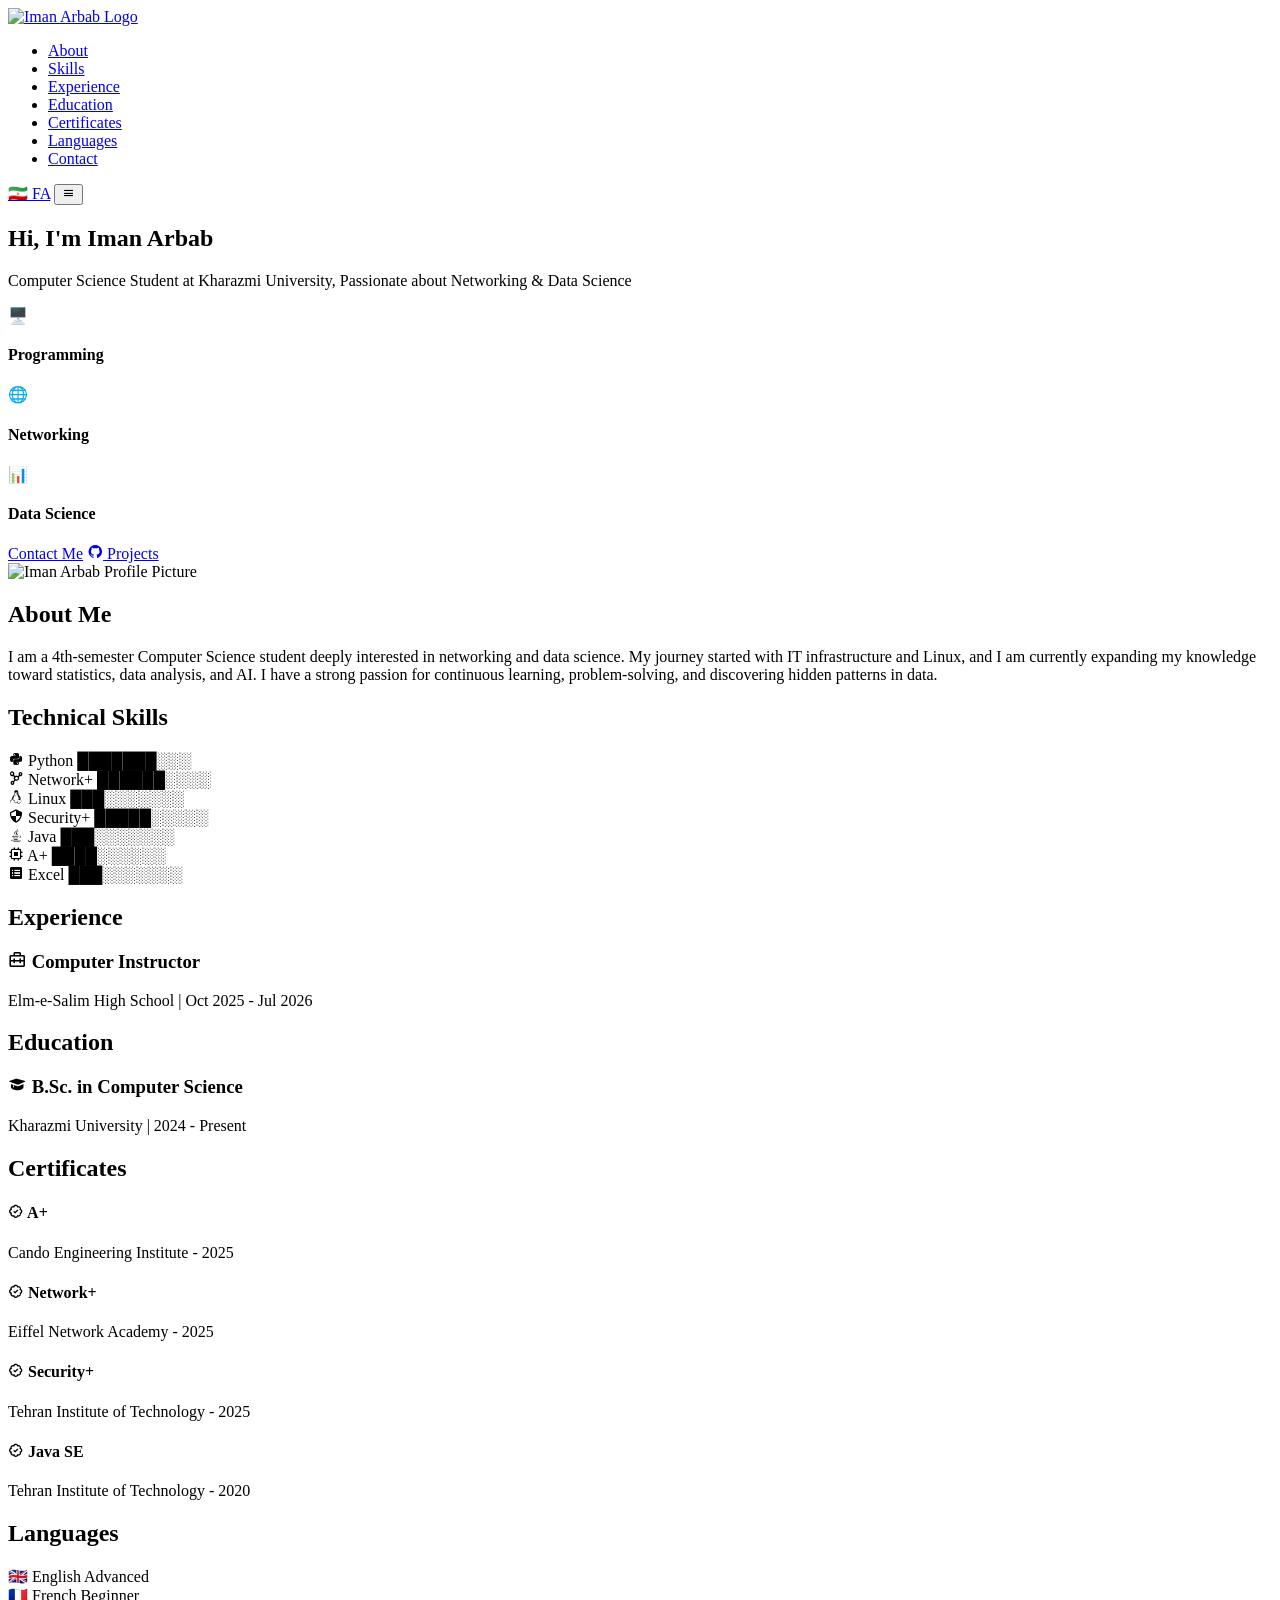
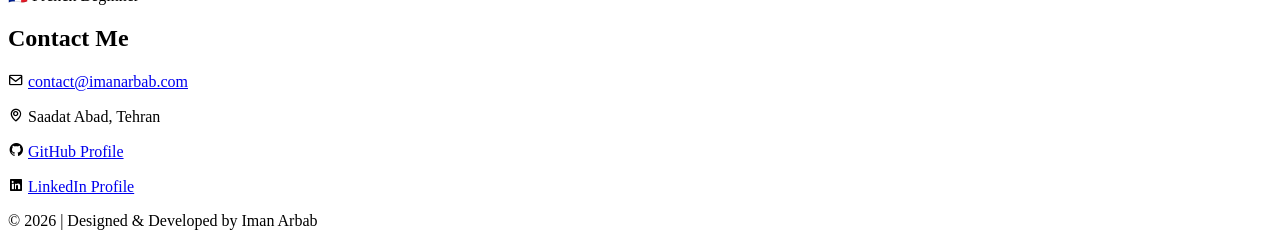
==== index.html @ 99da9ae5 "Update index.html fixing github link" ====
<!DOCTYPE html>
<html lang="en" dir="ltr">
<head>
  <!-- Google Tag Manager -->
  <script>(function(w,d,s,l,i){w[l]=w[l]||[];w[l].push({'gtm.start':
  new Date().getTime(),event:'gtm.js'});var f=d.getElementsByTagName(s)[0],
  j=d.createElement(s),dl=l!='dataLayer'?'&l='+l:'';j.async=true;j.src=
  'https://www.googletagmanager.com/gtm.js?id='+i+dl;f.parentNode.insertBefore(j,f);
  })(window,document,'script','dataLayer','GTM-KXTHN4BJ');</script>
  <!-- End Google Tag Manager -->
  <meta charset="UTF-8" />
  <meta name="viewport" content="width=device-width, initial-scale=1.0" />
  <title>Iman Arbab | Portfolio</title>
  <link rel="alternate" hreflang="en" href="https://imanarbab.com/" />
  <link rel="alternate" hreflang="fa" href="https://imanarbab.com/fa/" />
  <link rel="alternate" hreflang="x-default" href="https://imanarbab.com/" />
  <!-- Favicon -->
  <link rel="icon" type="image/png" href="favicon.png">
  <link rel="apple-touch-icon" href="favicon.png">
  <meta name="description" content="Iman Arbab's Personal Portfolio - Network & Data Science Enthusiast">
  
  <!-- Fonts: Inter for English, Vazirmatn fallback -->
  <link rel="preconnect" href="https://fonts.googleapis.com">
  <link rel="preconnect" href="https://fonts.gstatic.com" crossorigin>
  <link href="https://fonts.googleapis.com/css2?family=Inter:wght@300;400;500;600;700;800&family=Vazirmatn:wght@300;400;500;700;800&display=swap" rel="stylesheet">
  <link href='https://unpkg.com/boxicons@2.1.4/css/boxicons.min.css' rel='stylesheet'>
  <link rel="stylesheet" href="style.css" />
</head>
<body>
  <!-- Google Tag Manager (noscript) -->
  <noscript><iframe src="https://www.googletagmanager.com/ns.html?id=GTM-KXTHN4BJ"
  height="0" width="0" style="display:none;visibility:hidden"></iframe></noscript>
  <!-- End Google Tag Manager (noscript) -->
  
  <header class="header" id="home">
    <nav class="nav container">
      <a href="#home" class="logo">
        <img src="favicon.png" alt="Iman Arbab Logo" class="nav-logo-img">
      </a>
      <ul class="nav-links" id="navLinks">
        <li><a href="#about">About</a></li>
        <li><a href="#skills">Skills</a></li>
        <li><a href="#experience">Experience</a></li>
        <li><a href="#education">Education</a></li>
        <li><a href="#certificates">Certificates</a></li>
        <li><a href="#languages">Languages</a></li>
        <li><a href="#contact">Contact</a></li>
      </ul>
      <div class="nav-controls">
        <a href="/fa/" class="lang-switch">🇮🇷 FA</a>
        <button class="menu-btn" id="menuBtn"><i class='bx bx-menu'></i></button>
      </div>
    </nav>

    <section class="hero container">
      <div class="hero-text">
        <h1>Hi, I'm <span>Iman Arbab</span></h1>
        <p class="lead">
          Computer Science Student at Kharazmi University, Passionate about Networking & Data Science
        </p>
        
        <div class="hero-pillars">
          <div class="pillar-item">
            <span class="pillar-icon">🖥️</span>
            <h4>Programming</h4>
          </div>
          <div class="pillar-item">
            <span class="pillar-icon">🌐</span>
            <h4>Networking</h4>
          </div>
          <div class="pillar-item">
            <span class="pillar-icon">📊</span>
            <h4>Data Science</h4>
          </div>
        </div>

        <div class="hero-actions">
          <a href="#contact" class="btn primary">Contact Me</a>
          <a href="https://github.com/iman-arbab" target="_blank" class="btn github-btn"><i class='bx bxl-github'></i> Projects</a>
        </div>
      </div>

      <div class="hero-image-outer">
        <div class="hero-image-wrap">
          <img src="profile.jpg" alt="Iman Arbab Profile Picture" class="hero-image">
        </div>
      </div>
    </section>
  </header>

  <main>
    <section id="about" class="section container hidden-animate">
      <h2>About Me</h2>
      <p>
        I am a 4th-semester Computer Science student deeply interested in networking and data science. My journey started with IT infrastructure and Linux, and I am currently expanding my knowledge toward statistics, data analysis, and AI. I have a strong passion for continuous learning, problem-solving, and discovering hidden patterns in data.
      </p>
    </section>

    <section id="skills" class="section container hidden-animate">
      <h2>Technical Skills</h2>
      <div class="terminal-skills-grid">
        
        <div class="term-skill">
          <span class="term-name"><i class='bx bxl-python'></i> Python</span>
          <span class="term-bar"><span class="solid">███████</span><span class="dotted">░░░</span></span>
        </div>

        <div class="term-skill">
          <span class="term-name"><i class='bx bx-network-chart'></i> Network+</span>
          <span class="term-bar"><span class="solid">██████</span><span class="dotted">░░░░</span></span>
        </div>
        
        <div class="term-skill">
          <span class="term-name"><i class='bx bxl-tux'></i> Linux</span>
          <span class="term-bar"><span class="solid">███</span><span class="dotted">░░░░░░░</span></span>
        </div>
        
        <div class="term-skill">
          <span class="term-name"><i class='bx bx-shield-quarter'></i> Security+</span>
          <span class="term-bar"><span class="solid">█████</span><span class="dotted">░░░░░</span></span>
        </div>

        <div class="term-skill">
          <span class="term-name"><i class='bx bxl-java'></i> Java</span>
          <span class="term-bar"><span class="solid">███</span><span class="dotted">░░░░░░░</span></span>
        </div>

        <div class="term-skill">
          <span class="term-name"><i class='bx bx-chip'></i> A+</span>
          <span class="term-bar"><span class="solid">████</span><span class="dotted">░░░░░░</span></span>
        </div>

        <div class="term-skill">
          <span class="term-name"><i class='bx bxs-spreadsheet'></i> Excel</span>
          <span class="term-bar"><span class="solid">███</span><span class="dotted">░░░░░░░</span></span>
        </div>

      </div>
    </section>
         
    <section id="experience" class="section container hidden-animate">
      <h2>Experience</h2>
      <article class="card hover-lift">
        <h3><i class='bx bx-briefcase-alt-2'></i> Computer Instructor</h3>
        <p class="meta">Elm-e-Salim High School | Oct 2025 - Jul 2026</p>
      </article>
    </section>

    <section id="education" class="section container hidden-animate">
      <h2>Education</h2>
      <article class="card hover-lift">
        <h3><i class='bx bxs-graduation'></i> B.Sc. in Computer Science</h3>
        <p class="meta">Kharazmi University | 2024 - Present</p>
      </article>
    </section>

    <section id="certificates" class="section container hidden-animate">
      <h2>Certificates</h2>
      <div class="grid">
        <article class="card hover-lift"><h4><i class='bx bx-badge-check'></i> A+</h4><p>Cando Engineering Institute - 2025</p></article>
        <article class="card hover-lift"><h4><i class='bx bx-badge-check'></i> Network+</h4><p>Eiffel Network Academy - 2025</p></article>
        <article class="card hover-lift"><h4><i class='bx bx-badge-check'></i> Security+</h4><p>Tehran Institute of Technology - 2025</p></article>
        <article class="card hover-lift"><h4><i class='bx bx-badge-check'></i> Java SE</h4><p>Tehran Institute of Technology - 2020</p></article>
      </div>
    </section>

    <section id="languages" class="section container hidden-animate">
      <h2>Languages</h2>
      <div class="card">
        <div class="lang-row">
          <div class="lang-title">🇬🇧 English <span>Advanced</span></div>
          <div class="progress"><div style="width: 82%"></div></div>
        </div>
        <div class="lang-row">
          <div class="lang-title">🇫🇷 French <span>Beginner</span></div>
          <div class="progress"><div style="width: 24%"></div></div>
        </div>
      </div>
    </section>

    <section id="contact" class="section container hidden-animate">
      <h2>Contact Me</h2>
      <div class="card contact-card">
        <p><i class='bx bx-envelope'></i> <a href="mailto:contact@imanarbab.com">contact@imanarbab.com</a></p>
        <p><i class='bx bx-map'></i> Saadat Abad, Tehran</p>
        <p><i class='bx bxl-github'></i> <a href="https://github.com/iman-arbab" target="_blank">GitHub Profile</a></p>
        <p><i class='bx bxl-linkedin-square'></i> <a href="https://www.linkedin.com/in/iman-arbab/" target="_blank">LinkedIn Profile</a></p>
      </div>
    </section>
  </main>

  <footer class="footer">
    <p>© 2026 | Designed & Developed by Iman Arbab</p>
  </footer>

  <script src="script.js"></script>
</body>
</html>
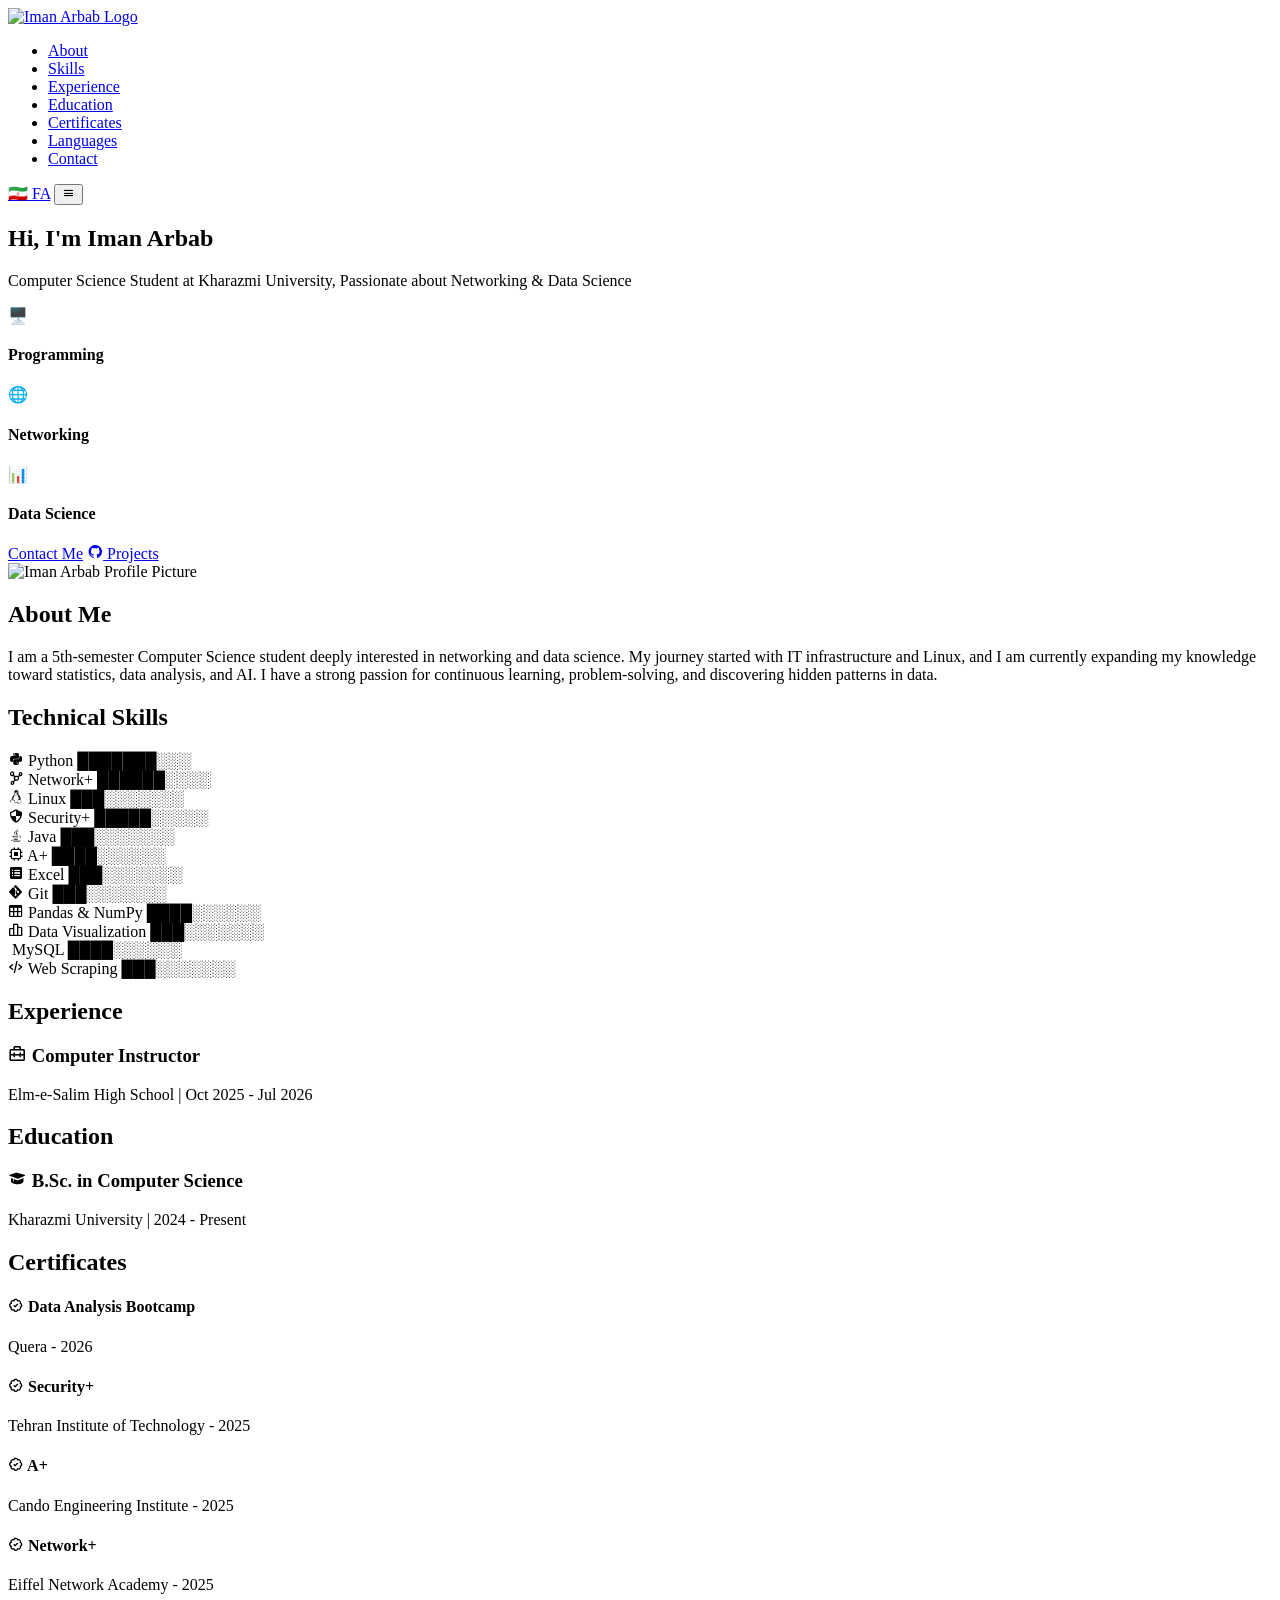
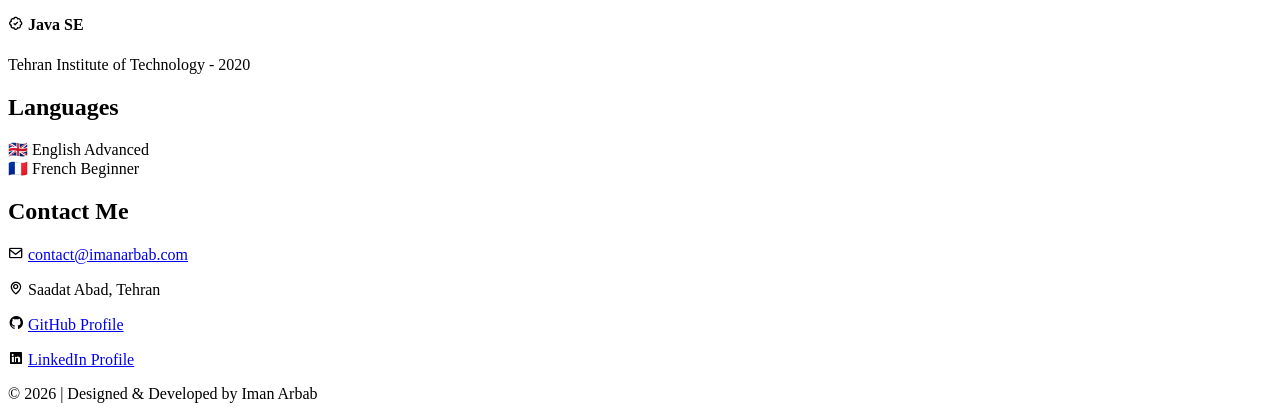
==== commit e5e2afe4: "Adding new skills (sql-pandas-numpy-git-web scraping) & Quera bootcamp" ====
--- a/index.html
+++ b/index.html
@@ -33,6 +33,7 @@
   <!-- End Google Tag Manager (noscript) -->
   
   <header class="header" id="home">
+    <link href='https://unpkg.com/boxicons@2.1.4/css/boxicons.min.css' rel='stylesheet'>
     <nav class="nav container">
       <a href="#home" class="logo">
         <img src="favicon.png" alt="Iman Arbab Logo" class="nav-logo-img">
@@ -92,7 +93,7 @@
     <section id="about" class="section container hidden-animate">
       <h2>About Me</h2>
       <p>
-        I am a 4th-semester Computer Science student deeply interested in networking and data science. My journey started with IT infrastructure and Linux, and I am currently expanding my knowledge toward statistics, data analysis, and AI. I have a strong passion for continuous learning, problem-solving, and discovering hidden patterns in data.
+        I am a 5th-semester Computer Science student deeply interested in networking and data science. My journey started with IT infrastructure and Linux, and I am currently expanding my knowledge toward statistics, data analysis, and AI. I have a strong passion for continuous learning, problem-solving, and discovering hidden patterns in data.
       </p>
     </section>
 
@@ -132,6 +133,31 @@
 
         <div class="term-skill">
           <span class="term-name"><i class='bx bxs-spreadsheet'></i> Excel</span>
+          <span class="term-bar"><span class="solid">███</span><span class="dotted">░░░░░░░</span></span>
+        </div>
+
+        <div class="term-skill">
+          <span class="term-name"><i class='bx bxl-git'></i> Git</span>
+          <span class="term-bar"><span class="solid">███</span><span class="dotted">░░░░░░░</span></span>
+        </div>
+
+        <div class="term-skill">
+          <span class="term-name"><i class='bx bx-table'></i> Pandas &amp; NumPy</span>
+          <span class="term-bar"><span class="solid">████</span><span class="dotted">░░░░░░</span></span>
+        </div>
+
+        <div class="term-skill">
+          <span class="term-name"><i class='bx bx-bar-chart-alt-2'></i> Data Visualization</span>
+          <span class="term-bar"><span class="solid">███</span><span class="dotted">░░░░░░░</span></span>
+        </div>
+
+        <div class="term-skill">
+          <span class="term-name"><i class='bx bxl-mysql'></i> MySQL</span>
+          <span class="term-bar"><span class="solid">████</span><span class="dotted">░░░░░░</span></span>
+        </div>
+
+        <div class="term-skill">
+          <span class="term-name"><i class='bx bx-code-alt'></i> Web Scraping</span>
           <span class="term-bar"><span class="solid">███</span><span class="dotted">░░░░░░░</span></span>
         </div>
 
@@ -157,9 +183,10 @@
     <section id="certificates" class="section container hidden-animate">
       <h2>Certificates</h2>
       <div class="grid">
+        <article class="card hover-lift"><h4><i class='bx bx-badge-check'></i> Data Analysis Bootcamp</h4><p>Quera - 2026</p></article>
+        <article class="card hover-lift"><h4><i class='bx bx-badge-check'></i> Security+</h4><p>Tehran Institute of Technology - 2025</p></article>
         <article class="card hover-lift"><h4><i class='bx bx-badge-check'></i> A+</h4><p>Cando Engineering Institute - 2025</p></article>
         <article class="card hover-lift"><h4><i class='bx bx-badge-check'></i> Network+</h4><p>Eiffel Network Academy - 2025</p></article>
-        <article class="card hover-lift"><h4><i class='bx bx-badge-check'></i> Security+</h4><p>Tehran Institute of Technology - 2025</p></article>
         <article class="card hover-lift"><h4><i class='bx bx-badge-check'></i> Java SE</h4><p>Tehran Institute of Technology - 2020</p></article>
       </div>
     </section>
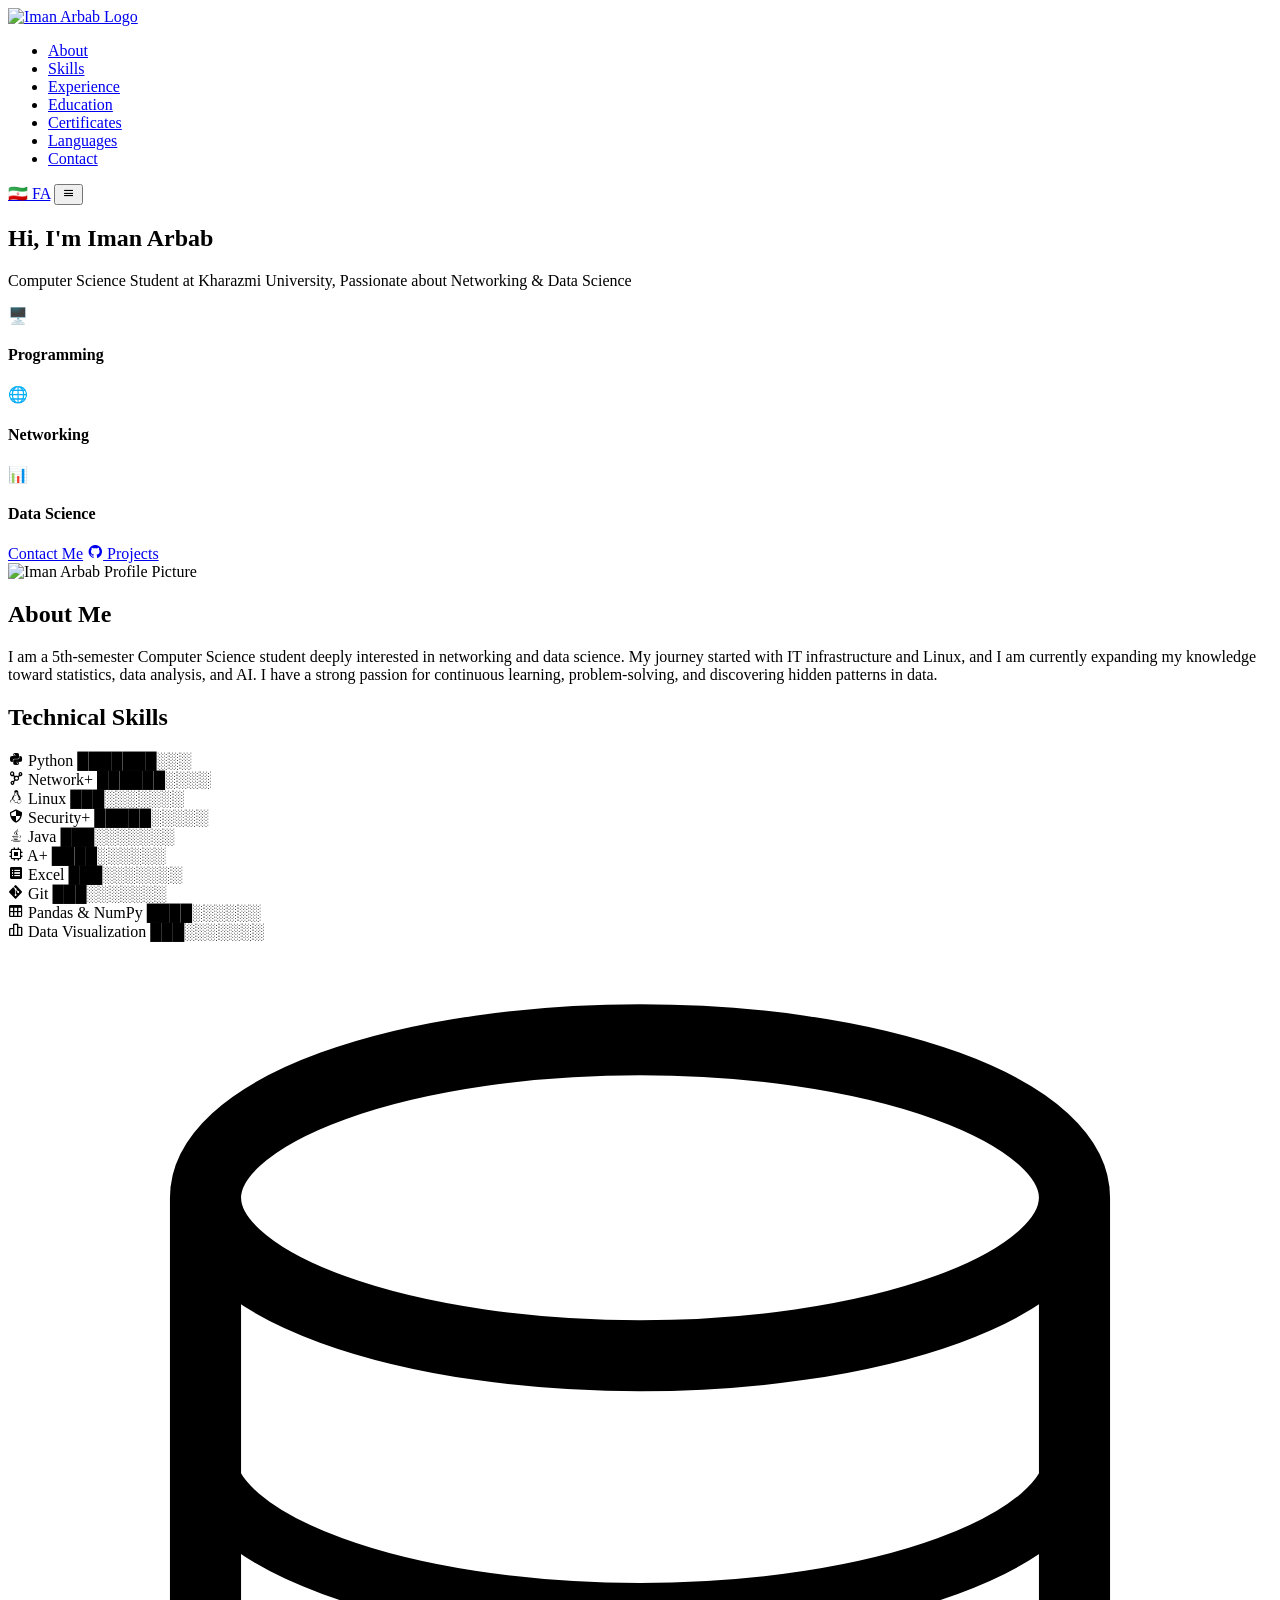
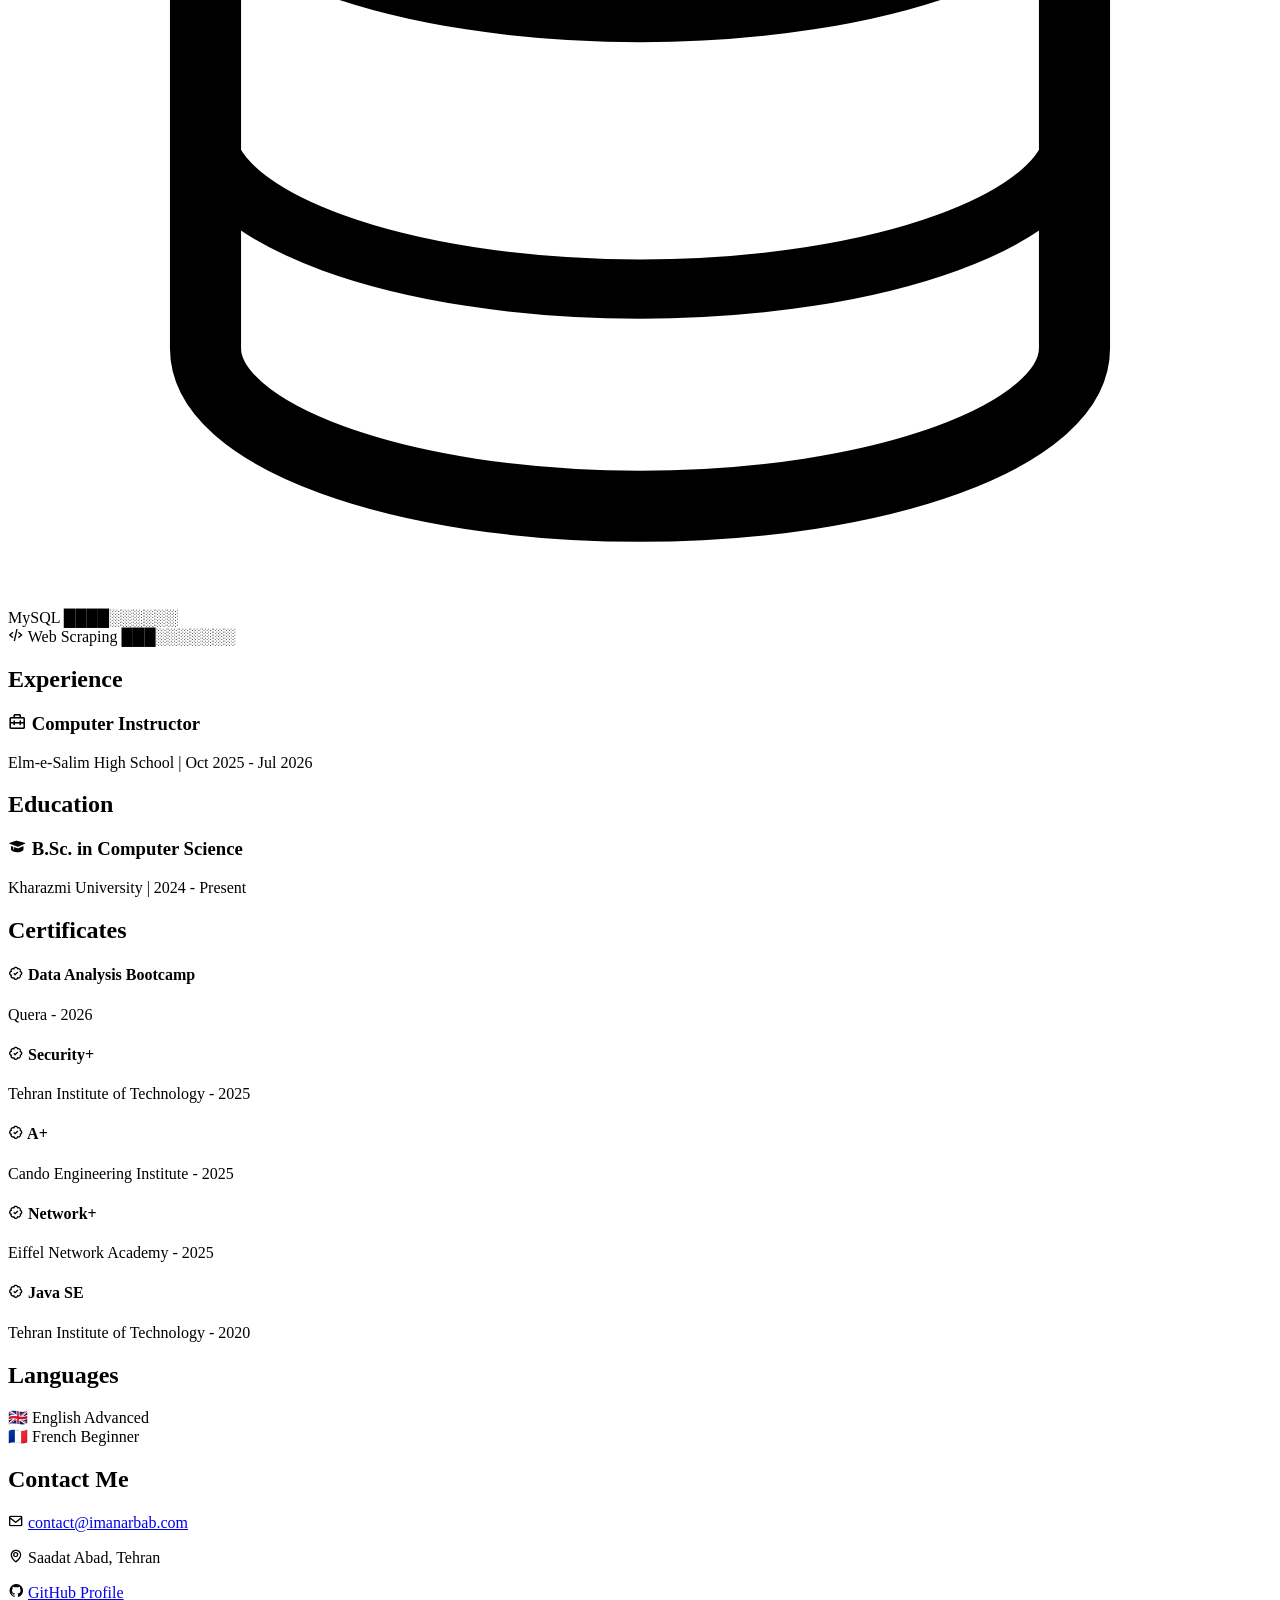
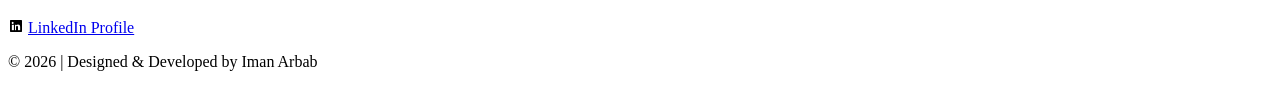
==== commit c739c82e: "Fixing MySQL Logo" ====
--- a/index.html
+++ b/index.html
@@ -152,7 +152,11 @@
         </div>
 
         <div class="term-skill">
-          <span class="term-name"><i class='bx bxl-mysql'></i> MySQL</span>
+          <span class="term-name"><svg class="term-sql-logo" viewBox="0 0 32 32" xmlns="http://www.w3.org/2000/svg" aria-hidden="true" focusable="false">
+            <path d="M5 6.5v19c0 2.2 4.9 4 11 4s11-1.8 11-4v-19" fill="none" stroke="currentColor" stroke-width="1.8"/>
+            <ellipse cx="16" cy="6.5" rx="11" ry="4" fill="none" stroke="currentColor" stroke-width="1.8"/>
+            <path d="M5 13c0 2.2 4.9 4 11 4s11-1.8 11-4M5 20c0 2.2 4.9 4 11 4s11-1.8 11-4" fill="none" stroke="currentColor" stroke-width="1.5"/>
+          </svg> MySQL</span>
           <span class="term-bar"><span class="solid">████</span><span class="dotted">░░░░░░</span></span>
         </div>
 
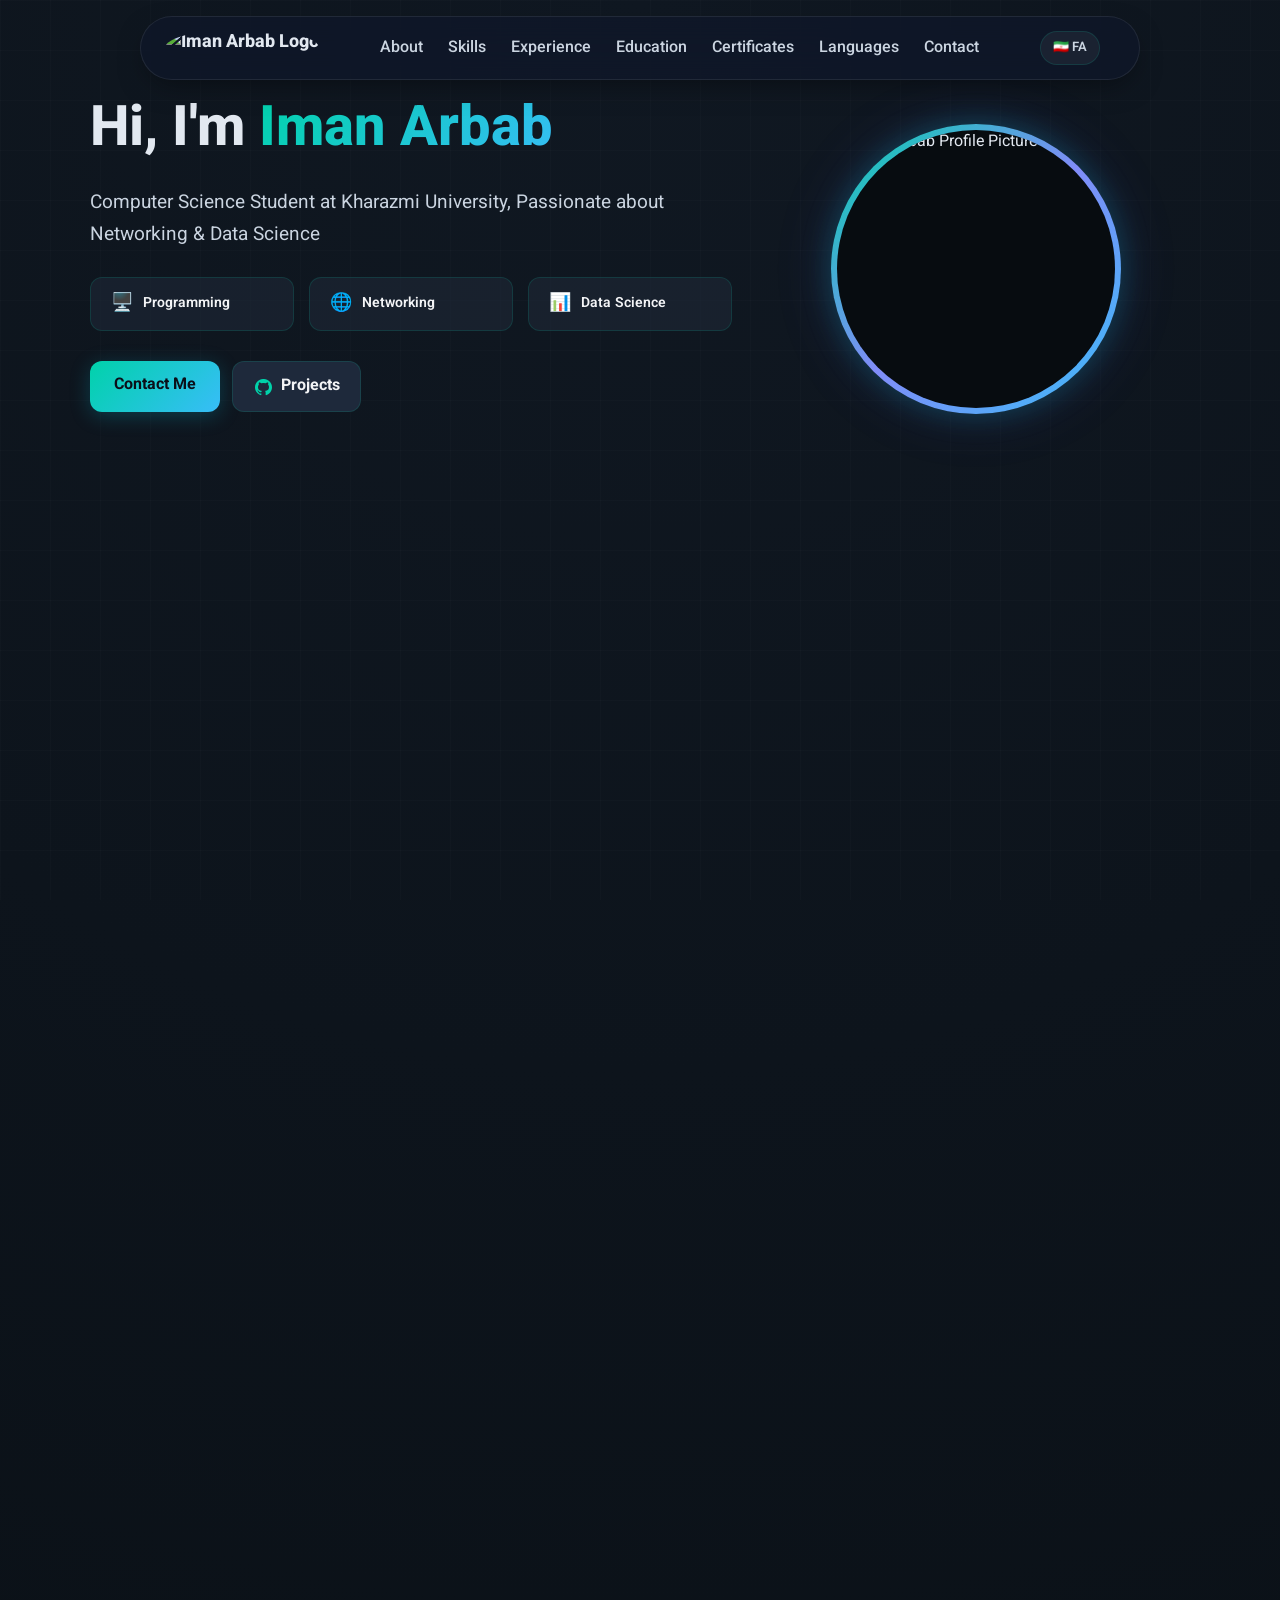
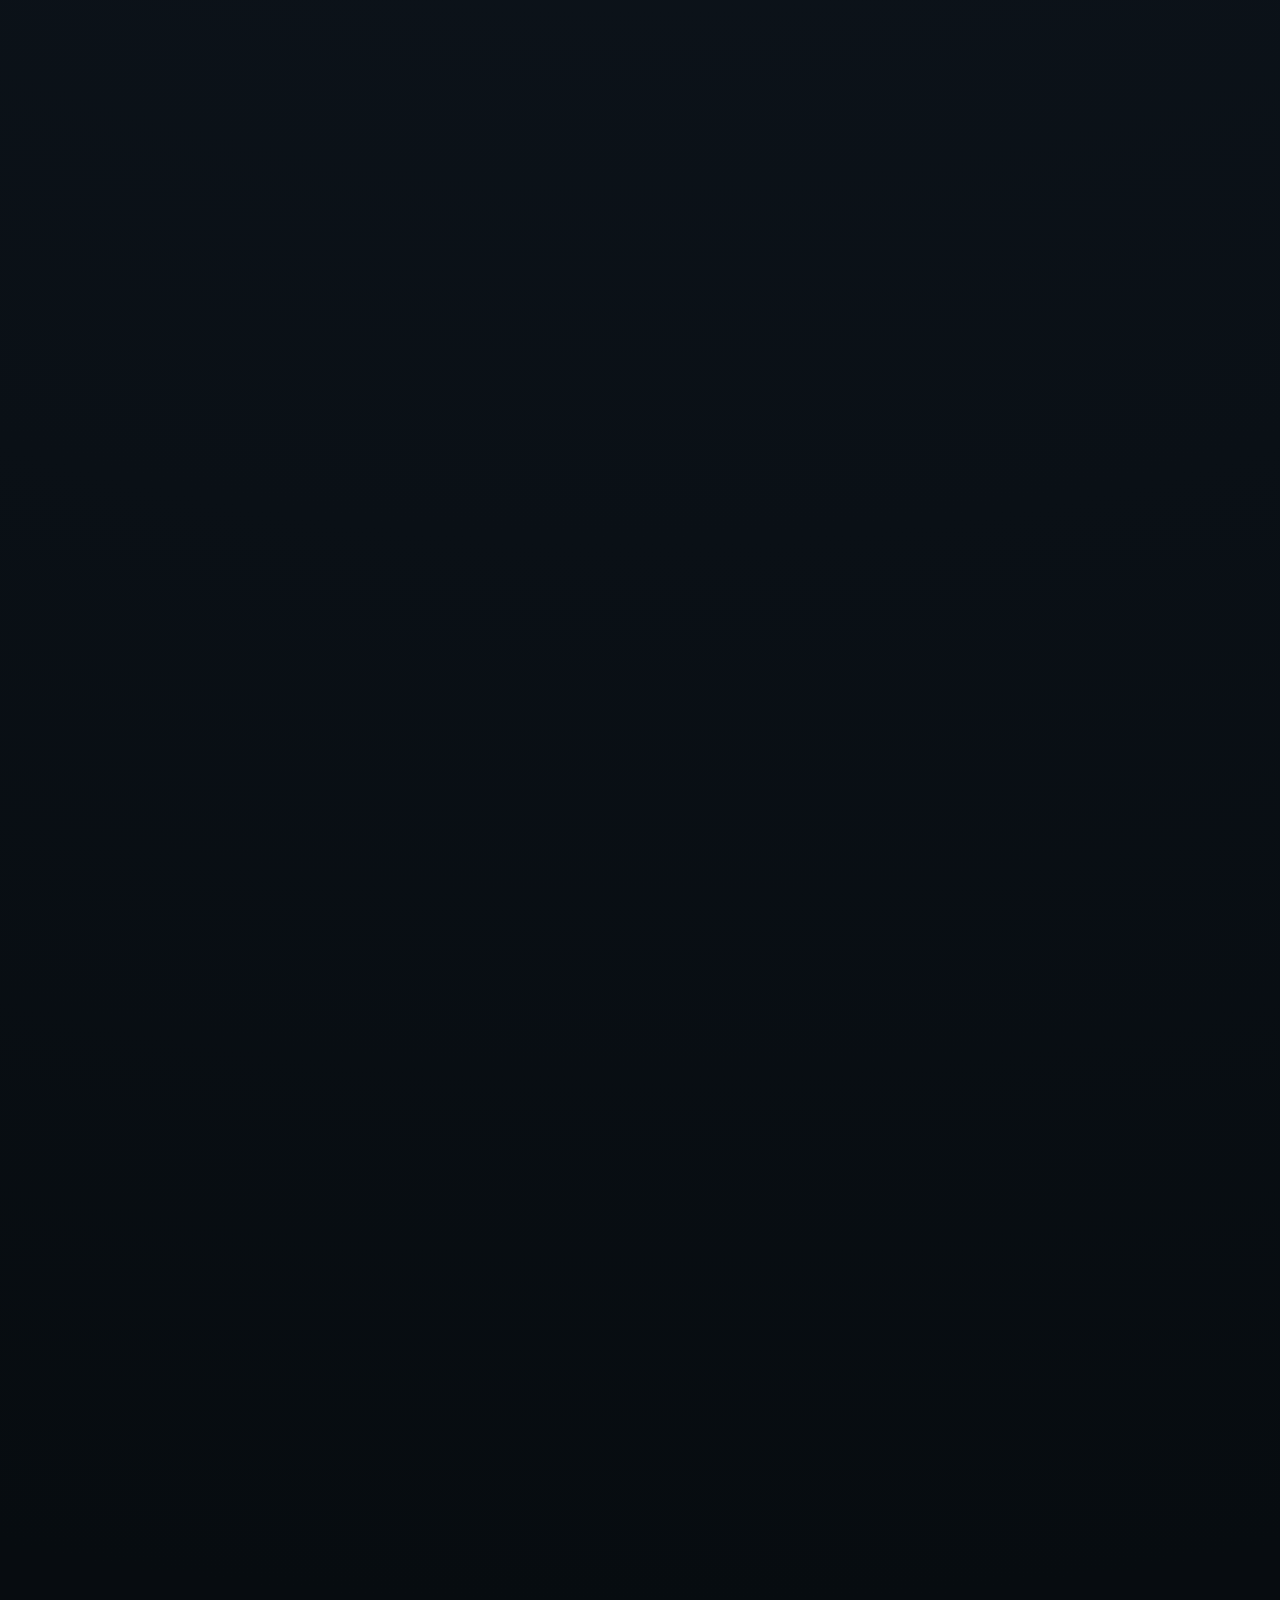
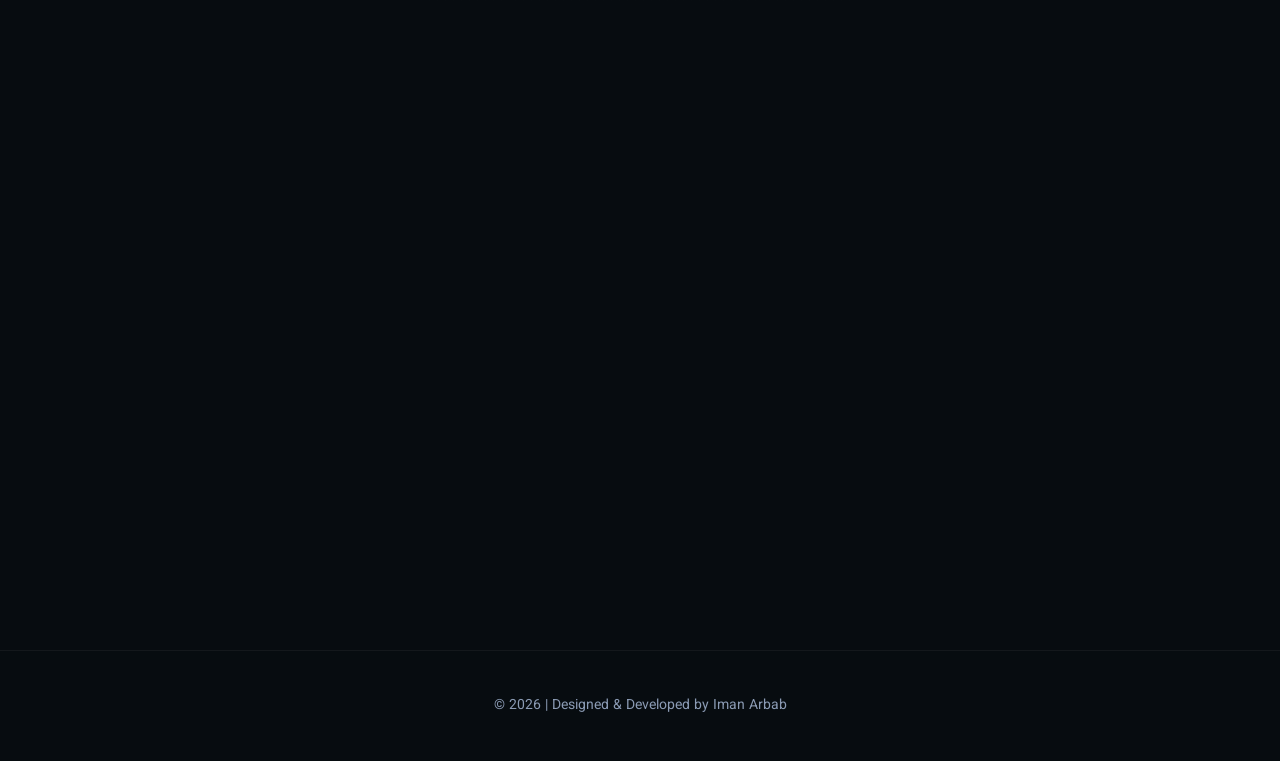
==== commit d8fe8d96: "MySQL Logo Fixed" ====
--- a/index.html
+++ b/index.html
@@ -23,7 +23,6 @@
   <link rel="preconnect" href="https://fonts.googleapis.com">
   <link rel="preconnect" href="https://fonts.gstatic.com" crossorigin>
   <link href="https://fonts.googleapis.com/css2?family=Inter:wght@300;400;500;600;700;800&family=Vazirmatn:wght@300;400;500;700;800&display=swap" rel="stylesheet">
-  <link href='https://unpkg.com/boxicons@2.1.4/css/boxicons.min.css' rel='stylesheet'>
   <link rel="stylesheet" href="style.css" />
 </head>
 <body>
@@ -152,13 +151,15 @@
         </div>
 
         <div class="term-skill">
-          <span class="term-name"><svg class="term-sql-logo" viewBox="0 0 32 32" xmlns="http://www.w3.org/2000/svg" aria-hidden="true" focusable="false">
-            <path d="M5 6.5v19c0 2.2 4.9 4 11 4s11-1.8 11-4v-19" fill="none" stroke="currentColor" stroke-width="1.8"/>
-            <ellipse cx="16" cy="6.5" rx="11" ry="4" fill="none" stroke="currentColor" stroke-width="1.8"/>
-            <path d="M5 13c0 2.2 4.9 4 11 4s11-1.8 11-4M5 20c0 2.2 4.9 4 11 4s11-1.8 11-4" fill="none" stroke="currentColor" stroke-width="1.5"/>
-          </svg> MySQL</span>
-          <span class="term-bar"><span class="solid">████</span><span class="dotted">░░░░░░</span></span>
-        </div>
+  <span class="term-name">
+    <svg viewBox="0 0 32 32" xmlns="http://www.w3.org/2000/svg" aria-hidden="true" focusable="false" style="width: 1.25em; height: 1.25em; vertical-align: -0.2em; margin-right: 8px;">
+      <path d="M5 6.5v19c0 2.2 4.9 4 11 4s11-1.8 11-4v-19" fill="none" stroke="#00d2aa" stroke-width="2"/>
+      <ellipse cx="16" cy="6.5" rx="11" ry="4" fill="none" stroke="#00d2aa" stroke-width="2"/>
+      <path d="M5 13c0 2.2 4.9 4 11 4s11-1.8 11-4M5 20c0 2.2 4.9 4 11 4s11-1.8 11-4" fill="none" stroke="#00d2aa" stroke-width="2"/>
+    </svg> MySQL
+  </span>
+  <span class="term-bar"><span class="solid">████</span><span class="dotted">░░░░░░</span></span>
+</div>
 
         <div class="term-skill">
           <span class="term-name"><i class='bx bx-code-alt'></i> Web Scraping</span>
--- a/style.css
+++ b/style.css
@@ -0,0 +1,435 @@
+/* پالت شماره ۳: Mint Slate (لوکس، باوقار و فوق‌حرفه‌ای) */
+:root {
+  --bg: #070c10;        /* زغال‌سنگی با تهونِ آبیِ سرد */
+  --bg-soft: #101822;   /* دودیِ سرد (هاله‌ی نوریِ کاملاً خنثی و جذاب) */
+  --card: #17212b;      /* کارت‌های تیره و یکدست */
+  --text: #e2e8f0;      /* سفیدِ ماتِ استخوانی */
+  --muted: #8b9bb4;     /* خاکستریِ سرد */
+
+  --primary: #00d2aa;   /* سبزِ نعنایی/کله‌غازیِ زنده (Mint Teal) */
+  --accent: #38bdf8;    /* آبی روشن برای تگ‌ها */
+  --violet: #818cf8;    /* آبی-بنفش */
+
+  --border: rgba(0, 210, 170, 0.15);
+  --shadow: 0 20px 40px rgba(0, 0, 0, 0.5);
+}
+
+*{box-sizing:border-box}
+html{scroll-behavior:smooth}
+
+body{
+  margin:0;
+  font-family:"Vazirmatn",sans-serif;
+  background: radial-gradient(circle at 50% 0%, var(--bg-soft) 0%, var(--bg) 80%);
+  color:var(--text);
+  position: relative;
+}
+
+/* لایه گرید پس‌زمینه مهندسی و مدرن (تغییر بند ۲) */
+body::before{
+  content:"";
+  position:fixed;
+  inset:0;
+  background-image:
+    linear-gradient(rgba(255,255,255,.015) 1px, transparent 1px),
+    linear-gradient(90deg, rgba(255,255,255,.015) 1px, transparent 1px);
+  background-size:50px 50px;
+  pointer-events:none;
+  z-index: 1;
+}
+
+a{text-decoration:none;color:inherit}
+.container{width:min(1100px,92%);margin:auto; position: relative; z-index: 2;}
+.section {
+  padding: 70px 0;
+  scroll-margin-top: 90px; /* فوت کوزه‌گری: وقتی روی لینک‌های منو کلیک می‌کنی، تگ h2 دقیقاً زیرِ کپسول وایسه، نه پشتش! */
+}
+h2{margin-bottom:30px;font-size:32px; font-weight: 800; background: linear-gradient(135deg, #fff 0%, #9ca3af 100%); -webkit-background-clip: text; -webkit-text-fill-color: transparent;}
+
+/* ناوبری هوشمند */
+.nav {
+  display: flex;
+  justify-content: space-between;
+  align-items: center;
+  padding: 12px 24px;
+  position: fixed;
+  top: 16px; /* فاصله گرفتن از سقف */
+  left: 0;
+  right: 0;
+  width: min(1000px, 92%);
+  margin: 0 auto;
+  z-index: 1000;
+  background: rgba(15, 23, 42, 0.75); /* سورمه‌ای-دودیِ نیمه‌شفاف */
+  backdrop-filter: blur(16px);
+  -webkit-backdrop-filter: blur(16px);
+  border: 1px solid rgba(255, 255, 255, 0.08); /* یک حاشیه شیشه‌ایِ بسیار ظریف */
+  border-radius: 999px; /* تبدیل به کپسول کاملاً گرد */
+  box-shadow: 0 10px 30px -10px rgba(0, 0, 0, 0.5);
+  transition: transform 0.3s ease;
+}
+
+.logo {
+  font-weight: 800;
+  font-size: 18px;
+  background: linear-gradient(90deg, #fff, var(--accent));
+  -webkit-background-clip: text;
+  -webkit-text-fill-color: transparent;
+}
+.nav-links{display:flex;gap:25px;list-style:none;margin:0;padding:0}
+.nav-links a{color:#cbd5e1; font-weight: 500; transition: 0.2s;}
+.nav-links a:hover{color:var(--primary)}
+.menu-btn{display:none;background:none;border:none;color:#fff;font-size:28px}
+
+/* استایل بخش پروفایل و اطلاعات دانشجویی (تغییر بند ۱۰) */
+.identity-badge {
+  display: flex;
+  flex-direction: column;
+  gap: 6px;
+  margin-bottom: 20px;
+}
+.badge-tag {
+  align-self: flex-start;
+  background: rgba(6, 182, 212, 0.1);
+  color: var(--primary);
+  border: 1px solid rgba(6, 182, 212, 0.2);
+  padding: 4px 12px;
+  border-radius: 8px;
+  font-size: 13px;
+  font-weight: 700;
+  letter-spacing: 0.5px;
+}
+.badge-sub {
+  color: var(--muted);
+  font-size: 14px;
+  font-weight: 500;
+}
+.university-text {
+  margin: 2px 0 0;
+  font-size: 13px;
+  color: var(--violet);
+}
+
+.hero {
+  display: grid;
+  grid-template-columns: 1.2fr .8fr;
+  gap: 30px;
+  align-items: center;
+  padding: 96px 0 70px; /* پدینگ بالا از 56 به 96 افزایش پیدا کرد تا نره زیر منو */
+}
+.hero h1{font-size:clamp(34px,4.5vw,56px);line-height:1.3;margin:0 0 15px; font-weight: 800;}
+.hero h1 span{background: linear-gradient(135deg, var(--primary) 0%, var(--accent) 100%); -webkit-background-clip: text; -webkit-text-fill-color: transparent;}
+.lead{font-size:19px; color: #cbd5e1; line-height: 1.7;}
+
+/* ستون‌های ۳ گانه هویتی فوری */
+.hero-pillars {
+  display: flex;
+  gap: 15px;
+  margin: 25px 0;
+}
+.pillar-item {
+  background: rgba(31, 41, 55, 0.6);
+  border: 1px solid var(--border);
+  border-radius: 12px;
+  padding: 12px 20px;
+  display: flex;
+  align-items: center;
+  gap: 10px;
+  flex: 1;
+}
+.pillar-item h4 { margin: 0; font-size: 14px; font-weight: 600; color: #f3f4f6; }
+.pillar-icon { font-size: 18px; }
+
+.hero-actions{display:flex; flex-wrap:wrap; gap:12px; margin:30px 0}
+.btn{padding:12px 24px;border-radius:12px;font-weight:700; transition: 0.25s;}
+.btn.primary{background: linear-gradient(135deg, var(--primary) 0%, var(--accent) 100%); color:#0b0f19; box-shadow: 0 4px 20px rgba(6, 182, 212, 0.25);}
+.btn.primary:hover{transform: translateY(-2px); box-shadow: 0 6px 24px rgba(6, 182, 212, 0.4);}
+.btn.ghost{border:1px solid var(--border);color:#cbd5e1; background: rgba(255,255,255,0.02);}
+.btn.ghost:hover{background: rgba(255,255,255,0.07); color: #fff;}
+
+.hero-mini{display:flex;flex-wrap:wrap;gap:20px;color:#cbd5e1;font-size:14px}
+.hero-mini i{color:var(--primary);margin-left:4px; font-size: 16px;}
+
+/* دایره‌ای کردن پروفایل و ایجاد افکت گلو پریمیوم (تغییر بند ۳) */
+.hero-image-outer {
+  display: flex;
+  justify-content: center;
+  align-items: center;
+}
+.hero-image-wrap{
+  position:relative;
+  width:290px;height:290px;
+  border-radius:50%;
+  padding:6px;
+  background:linear-gradient(135deg, var(--primary), var(--violet), var(--accent));
+  box-shadow: 0 0 30px rgba(6, 182, 212, 0.25), 0 0 60px rgba(99, 102, 241, 0.15);
+}
+.hero-image{
+  width:100%;height:100%;object-fit:cover;
+  border-radius:50%;display:block;
+  background: var(--bg);
+}
+
+/* ساختار جدید و پویای کارت‌ها (تغییر بند ۴) */
+.card{
+  background: linear-gradient(145deg, rgba(31, 41, 55, 0.7) 0%, rgba(17, 24, 39, 0.7) 100%);
+  border:1px solid var(--border);
+  border-radius:16px;
+  padding:24px;
+  box-shadow: 0 4px 30px rgba(0, 0, 0, 0.1);
+  backdrop-filter: blur(5px);
+  transition: transform .3s ease, border-color .3s ease, box-shadow .3s ease;
+}
+.hover-lift:hover{
+  transform:translateY(-8px);
+  border-color: rgba(6, 182, 212, 0.4);
+  box-shadow: var(--shadow);
+}
+
+.meta{color:var(--primary);font-size:14px;margin-top:4px; font-weight: 500;}
+
+/* ارتقای جدی بخش مهارت‌ها و پروگرس بارها (تغییر بند ۵) */
+/* استایل جدید مهارت‌ها با تم ترمینال (مستطیل‌های توپر و نقطه چین) */
+.terminal-skills-grid {
+  display: grid;
+  grid-template-columns: repeat(2, 1fr); /* چیدمان دو ستونه (یکی راست یکی چپ) */
+  gap: 24px 40px;
+  background: linear-gradient(145deg, rgba(31, 41, 55, 0.4) 0%, rgba(17, 24, 39, 0.4) 100%);
+  border: 1px solid var(--border);
+  border-radius: 16px;
+  padding: 35px;
+  backdrop-filter: blur(5px);
+}
+
+.term-skill {
+  display: flex;
+  justify-content: space-between;
+  align-items: center;
+  padding-bottom: 12px;
+  border-bottom: 1px dashed rgba(255, 255, 255, 0.1);
+}
+
+.term-skill:nth-last-child(-n+2) {
+  /* حذف خط زیرین برای دو آیتم آخر در حالت دسکتاپ */
+  border-bottom: none;
+}
+
+.term-name {
+  font-weight: 600;
+  display: flex;
+  align-items: center;
+  gap: 10px;
+  font-size: 15px;
+}
+
+.term-name i {
+  color: var(--primary);
+  font-size: 22px;
+}
+
+.term-name .term-sql-logo {
+  width: 22px;
+  height: 22px;
+  flex-shrink: 0;
+  display: block;
+  color: var(--primary);
+}
+
+/* فونت و ظاهر مستطیل‌ها */
+.term-bar {
+  font-family: 'Courier New', Courier, monospace;
+  font-size: 18px;
+  letter-spacing: 1px;
+}
+
+.term-bar .solid {
+  color: var(--primary); /* رنگ اصلی (فیروزه‌ای) برای مستطیل‌های پر */
+  text-shadow: 0 0 8px rgba(6, 182, 212, 0.4);
+}
+
+.term-bar .dotted {
+  color: rgba(255, 255, 255, 0.15); /* رنگ خاکستری محو برای نقطه‌چین‌ها */
+}
+
+/* ریسپانسیو کردن مهارت‌ها برای گوشی (تک ستونه شدن) */
+@media (max-width: 850px) {
+  .terminal-skills-grid {
+    grid-template-columns: 1fr;
+    padding: 25px;
+  }
+  .term-skill:nth-last-child(-n+2) {
+    border-bottom: 1px dashed rgba(255, 255, 255, 0.1);
+  }
+  .term-skill:last-child {
+    border-bottom: none;
+    padding-bottom: 0;
+  }
+  .term-bar {
+    font-size: 16px;
+  }
+}
+
+.grid{
+  display:grid;
+  grid-template-columns:repeat(auto-fit,minmax(220px,1fr));
+  gap:16px;
+}
+
+/* بخش زبان‌ها */
+.lang-row{margin-bottom:20px}
+.lang-row:last-child{margin-bottom:0}
+.lang-title{display:flex;justify-content:space-between;margin-bottom:8px; font-weight: 600;}
+.lang-title span { color: var(--muted); font-size: 13px; }
+.progress{
+  width:100%;height:10px;background:#0b1220;border-radius:999px;overflow:hidden;
+  border:1px solid rgba(255,255,255,0.05);
+}
+.progress div{
+  height:100%;
+  background:linear-gradient(90deg, var(--violet), var(--accent));
+}
+
+.contact-card p{display:flex;align-items:center;gap:10px; font-size: 16px;}
+.contact-card i{color:var(--primary); font-size: 20px;}
+
+.footer{
+  border-top:1px solid rgba(255,255,255,0.05);
+  text-align:center;
+  color:var(--muted);
+  padding:30px 0;
+  margin-top:40px;
+  font-size: 14px;
+}
+
+/* کلاس‌های سیستم انیمیشن ورود هوشمند (تغییر بند ۸) */
+.hidden-animate {
+  opacity: 0;
+  transform: translateY(30px);
+  transition: opacity 0.8s cubic-bezier(0.4, 0, 0.2, 1), transform 0.8s cubic-bezier(0.4, 0, 0.2, 1);
+}
+.show-animate {
+  opacity: 1;
+  transform: translateY(0);
+}
+
+/* ریسپانسیو اختصاصی موبایل */
+@media (max-width:850px){
+  .hero{grid-template-columns:1fr; text-align: center; gap: 35px; padding-top: 120px;}
+  .identity-badge { align-items: center; }
+  .badge-tag { align-self: center; }
+  .hero-pillars { flex-direction: column; gap: 10px; }
+  .hero-actions{justify-content: center;}
+  .hero-mini{justify-content: center;}
+  .hero-image-wrap{width:230px;height:230px}
+  
+  .menu-btn{display:block}
+  .nav-links {
+    position: absolute;
+    top: calc(100% + 12px); /* به جای چسبیدن به منو، با ۱۲ پیکسل فاصله از زیر کپسول باز میشه */
+    left: 0;
+    right: 0;
+    background: rgba(15, 23, 42, 0.95);
+    backdrop-filter: blur(16px);
+    -webkit-backdrop-filter: blur(16px);
+    border: 1px solid rgba(255, 255, 255, 0.08);
+    border-radius: 24px;
+    display: none;
+    flex-direction: column;
+    padding: 20px;
+    gap: 16px;
+    box-shadow: 0 20px 40px rgba(0, 0, 0, 0.6);
+  }
+  .nav-links.show{display:flex}
+}
+
+/* استایل اختصاصی دکمه گیت‌هاب در هیرو */
+.btn.github-btn {
+  background: #1e293b;
+  color: #f3f4f6;
+  border: 1px solid var(--border);
+  display: inline-flex;
+  align-items: center;
+  gap: 8px;
+  padding: 12px 20px;
+  border-radius: 12px;
+  font-weight: 700;
+  transition: 0.25s;
+}
+
+.btn.github-btn i {
+  font-size: 20px;
+  color: var(--primary); /* آیکون گیت‌هاب فیروزه‌ای لود می‌شود */
+}
+
+.btn.github-btn:hover {
+  background: #0f172a;
+  border-color: var(--primary);
+  transform: translateY(-2px);
+  box-shadow: 0 6px 20px rgba(6, 182, 212, 0.15);
+}
+
+/* استایل لینک گیت‌هاب در بخش تماس */
+.contact-card a {
+  transition: color 0.2s ease;
+}
+.contact-card a:hover {
+  color: var(--primary);
+}
+/* =========================================
+   تغییرات مربوط به نسخه انگلیسی و دکمه زبان
+   ========================================= */
+
+/* استایل دکمه تغییر زبان */
+.lang-switch {
+  display: flex;
+  align-items: center;
+  gap: 6px;
+  background: rgba(255, 255, 255, 0.05);
+  border: 1px solid var(--border);
+  padding: 6px 12px;
+  border-radius: 20px;
+  font-size: 13px;
+  font-weight: 600;
+  color: #cbd5e1;
+  transition: all 0.3s ease;
+  margin-right: 15px; /* فاصله از دکمه منو در موبایل */
+}
+
+.lang-switch:hover {
+  background: rgba(6, 182, 212, 0.1);
+  border-color: var(--primary);
+  color: var(--primary);
+  transform: translateY(-2px);
+}
+
+/* فونت اختصاصی برای صفحه انگلیسی */
+[dir="ltr"] {
+  font-family: 'Inter', "Vazirmatn", sans-serif;
+}
+
+/* تنظیم جایگاه دکمه زبان در موبایل */
+@media (max-width: 850px) {
+  .nav-controls {
+    display: flex;
+    align-items: center;
+  }
+}
+/* استایل لوگوی تصویری در منو */
+.logo {
+  display: flex;
+  align-items: center;
+  /* حذف بک‌گراند گرادیانت قبلی که برای متن بود تا روی عکس تاثیر نگذارد */
+  background: none; 
+  -webkit-text-fill-color: initial;
+}
+
+.nav-logo-img {
+  height: 38px; /* ارتفاع دقیق و متناسب برای منوی کپسولی */
+  width: auto;
+  border-radius: 50%; /* برای اطمینان از گرد بودن کامل و تمیزی لبه‌ها */
+  transition: transform 0.3s ease, box-shadow 0.3s ease;
+}
+
+.nav-logo-img:hover {
+  transform: scale(1.08); /* افکت بزرگ‌نمایی ملایم هنگام هاور */
+  box-shadow: 0 0 15px rgba(0, 210, 170, 0.4); /* هاله نور سبز کله‌غازی ملایم */
+}
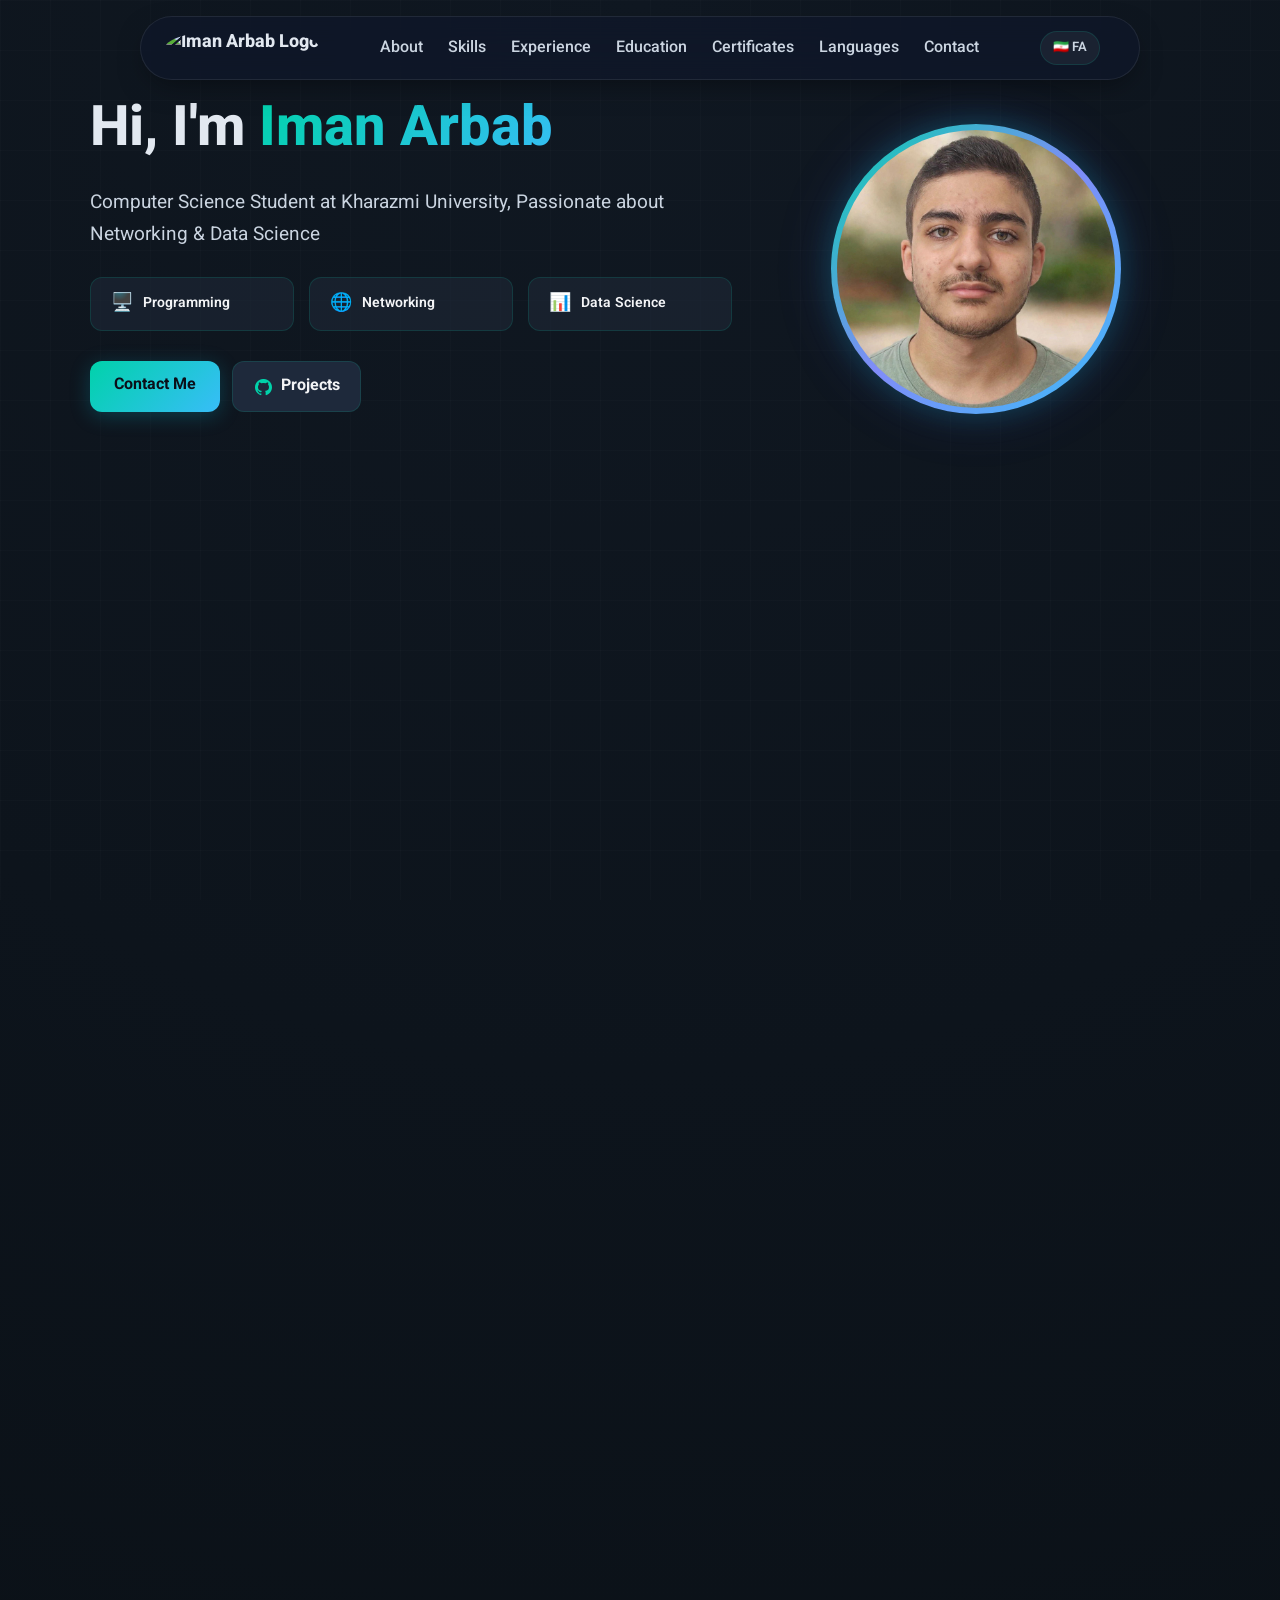
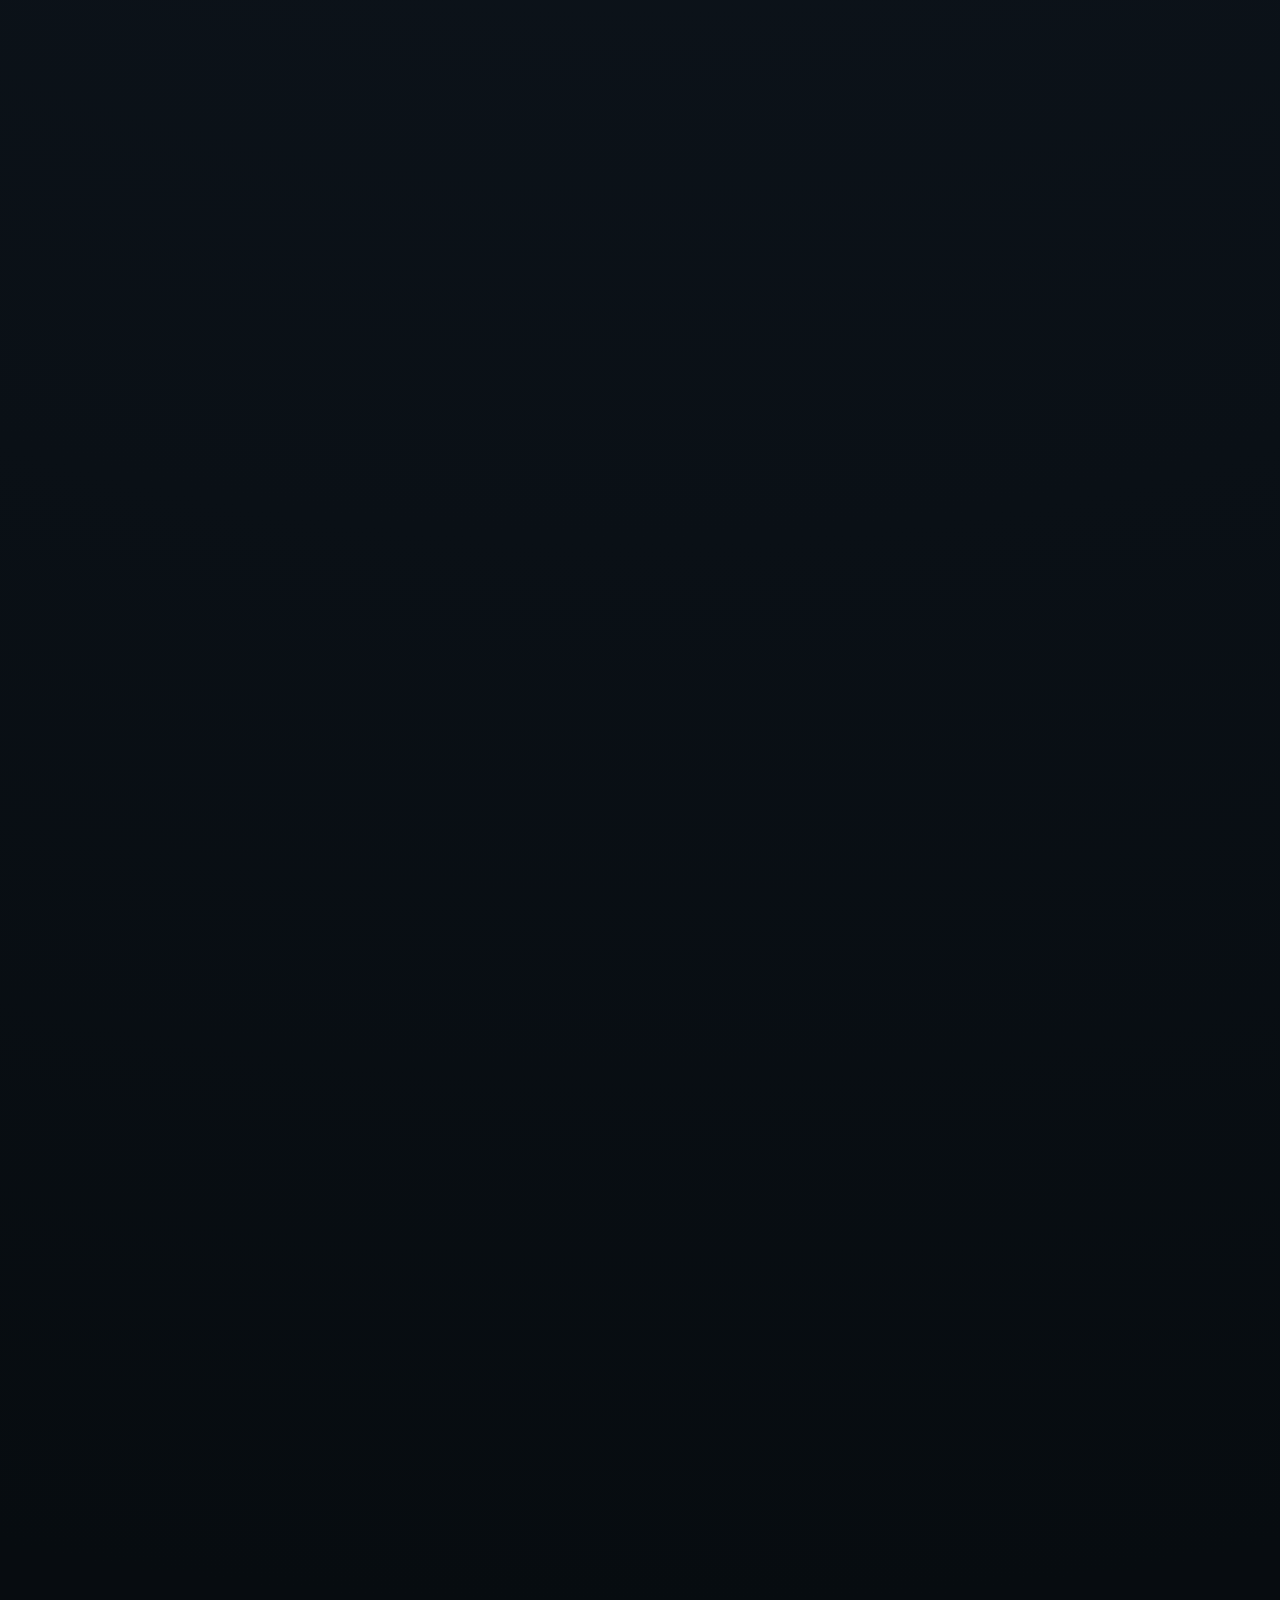
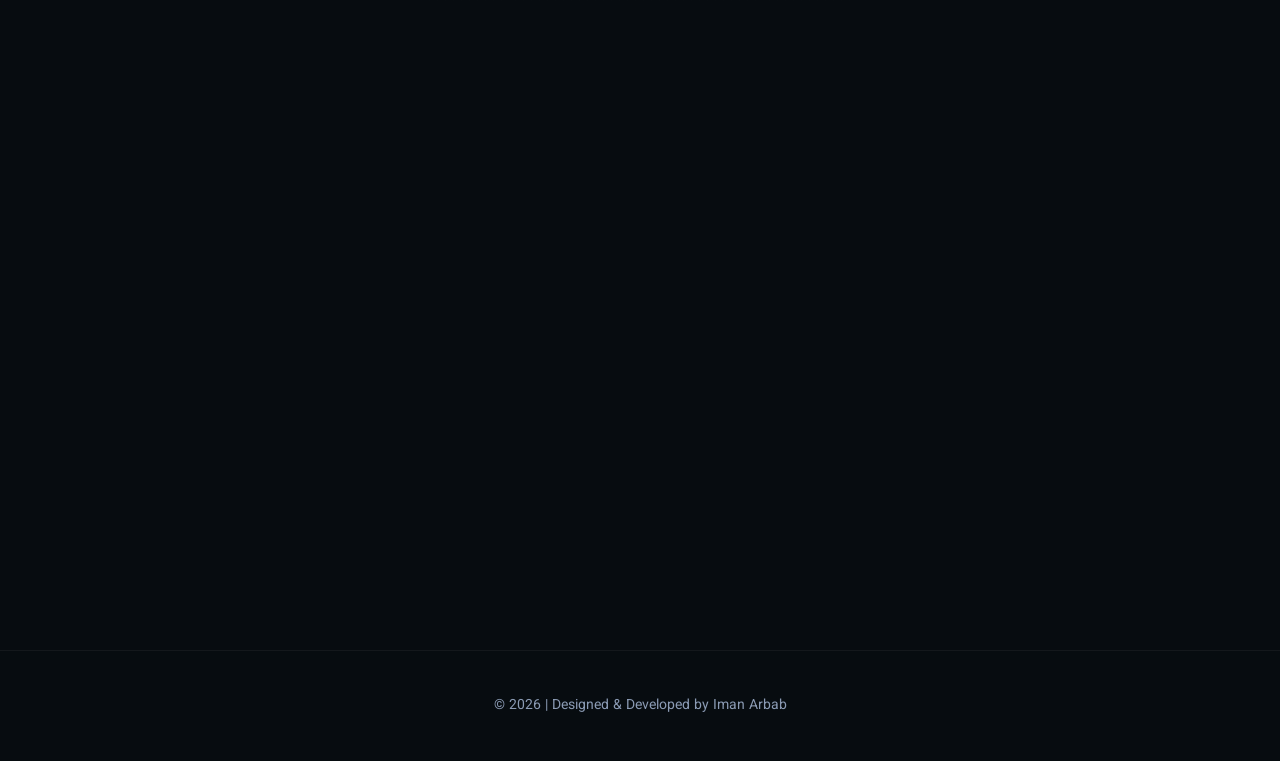
==== commit f3b38a00: "Upgrading Excel Skill" ====
--- a/index.html
+++ b/index.html
@@ -132,7 +132,7 @@
 
         <div class="term-skill">
           <span class="term-name"><i class='bx bxs-spreadsheet'></i> Excel</span>
-          <span class="term-bar"><span class="solid">███</span><span class="dotted">░░░░░░░</span></span>
+          <span class="term-bar"><span class="solid">█████</span><span class="dotted">░░░░░</span></span>
         </div>
 
         <div class="term-skill">
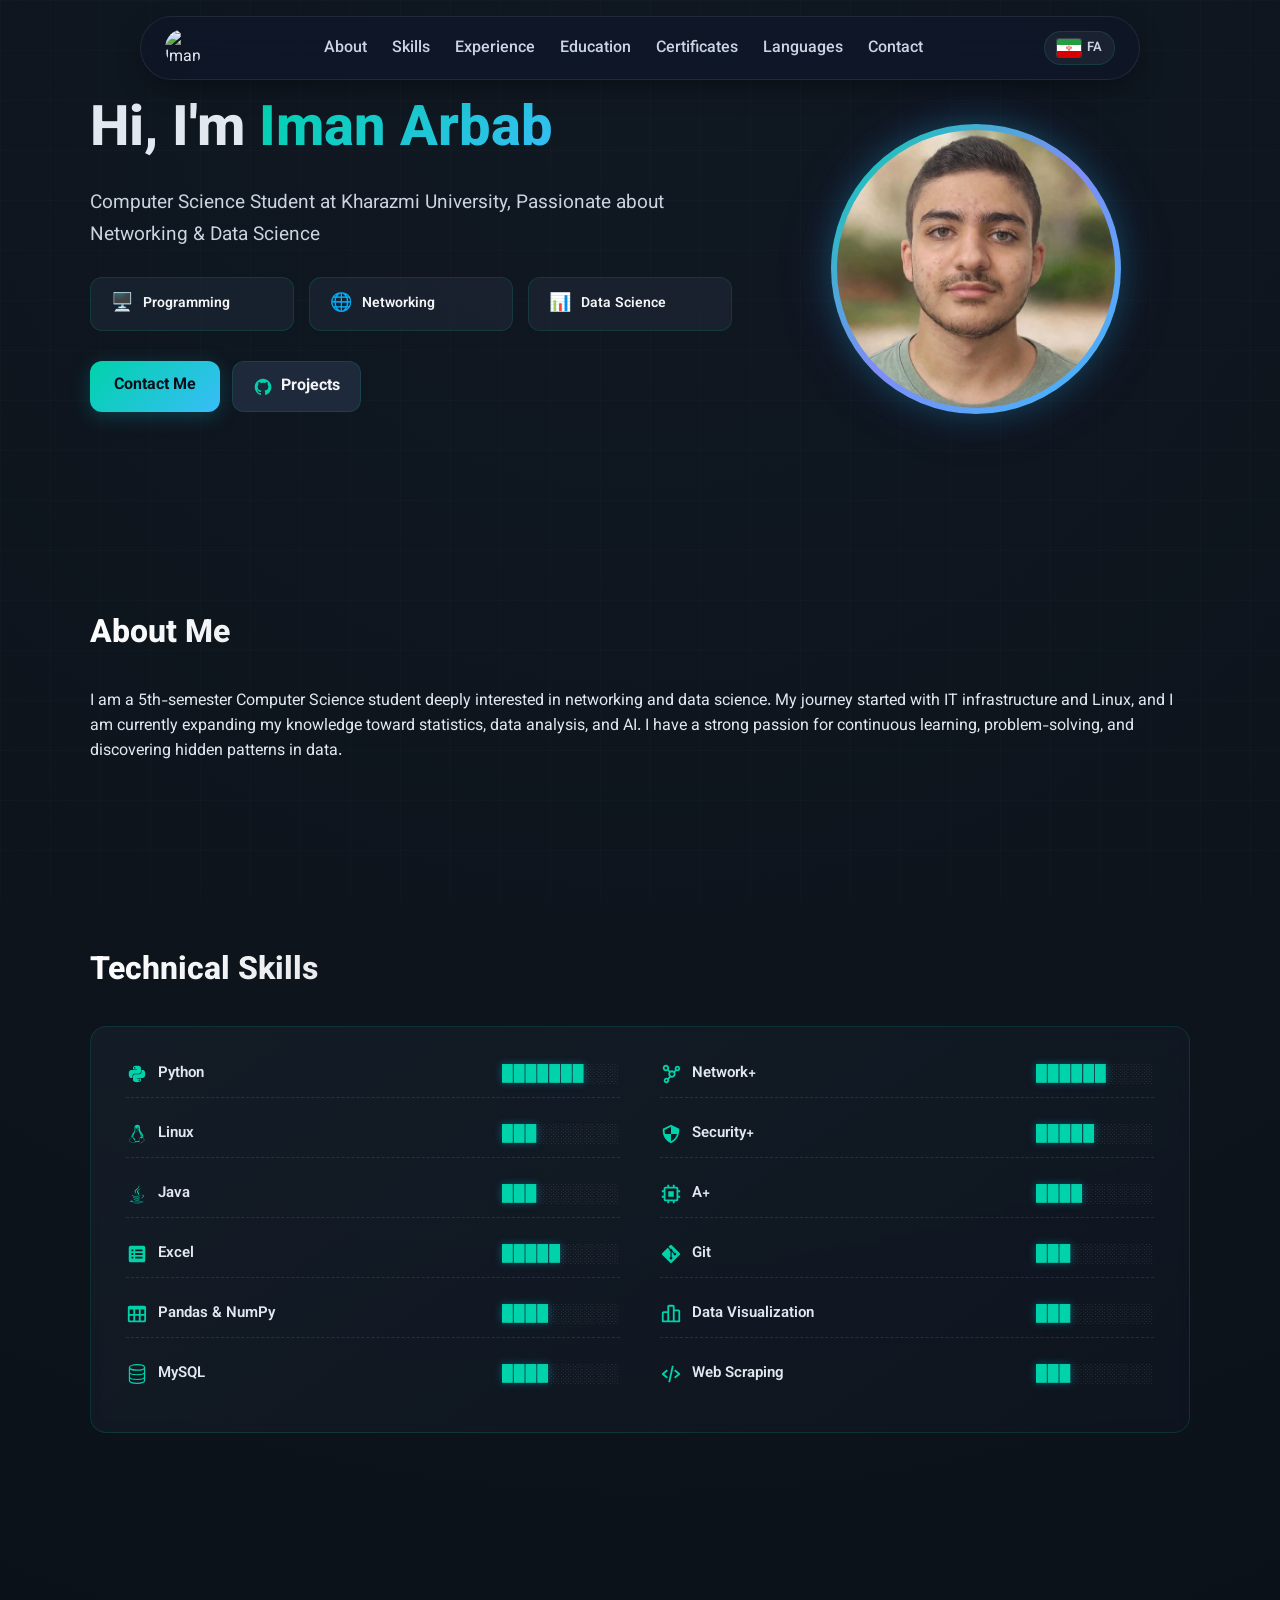
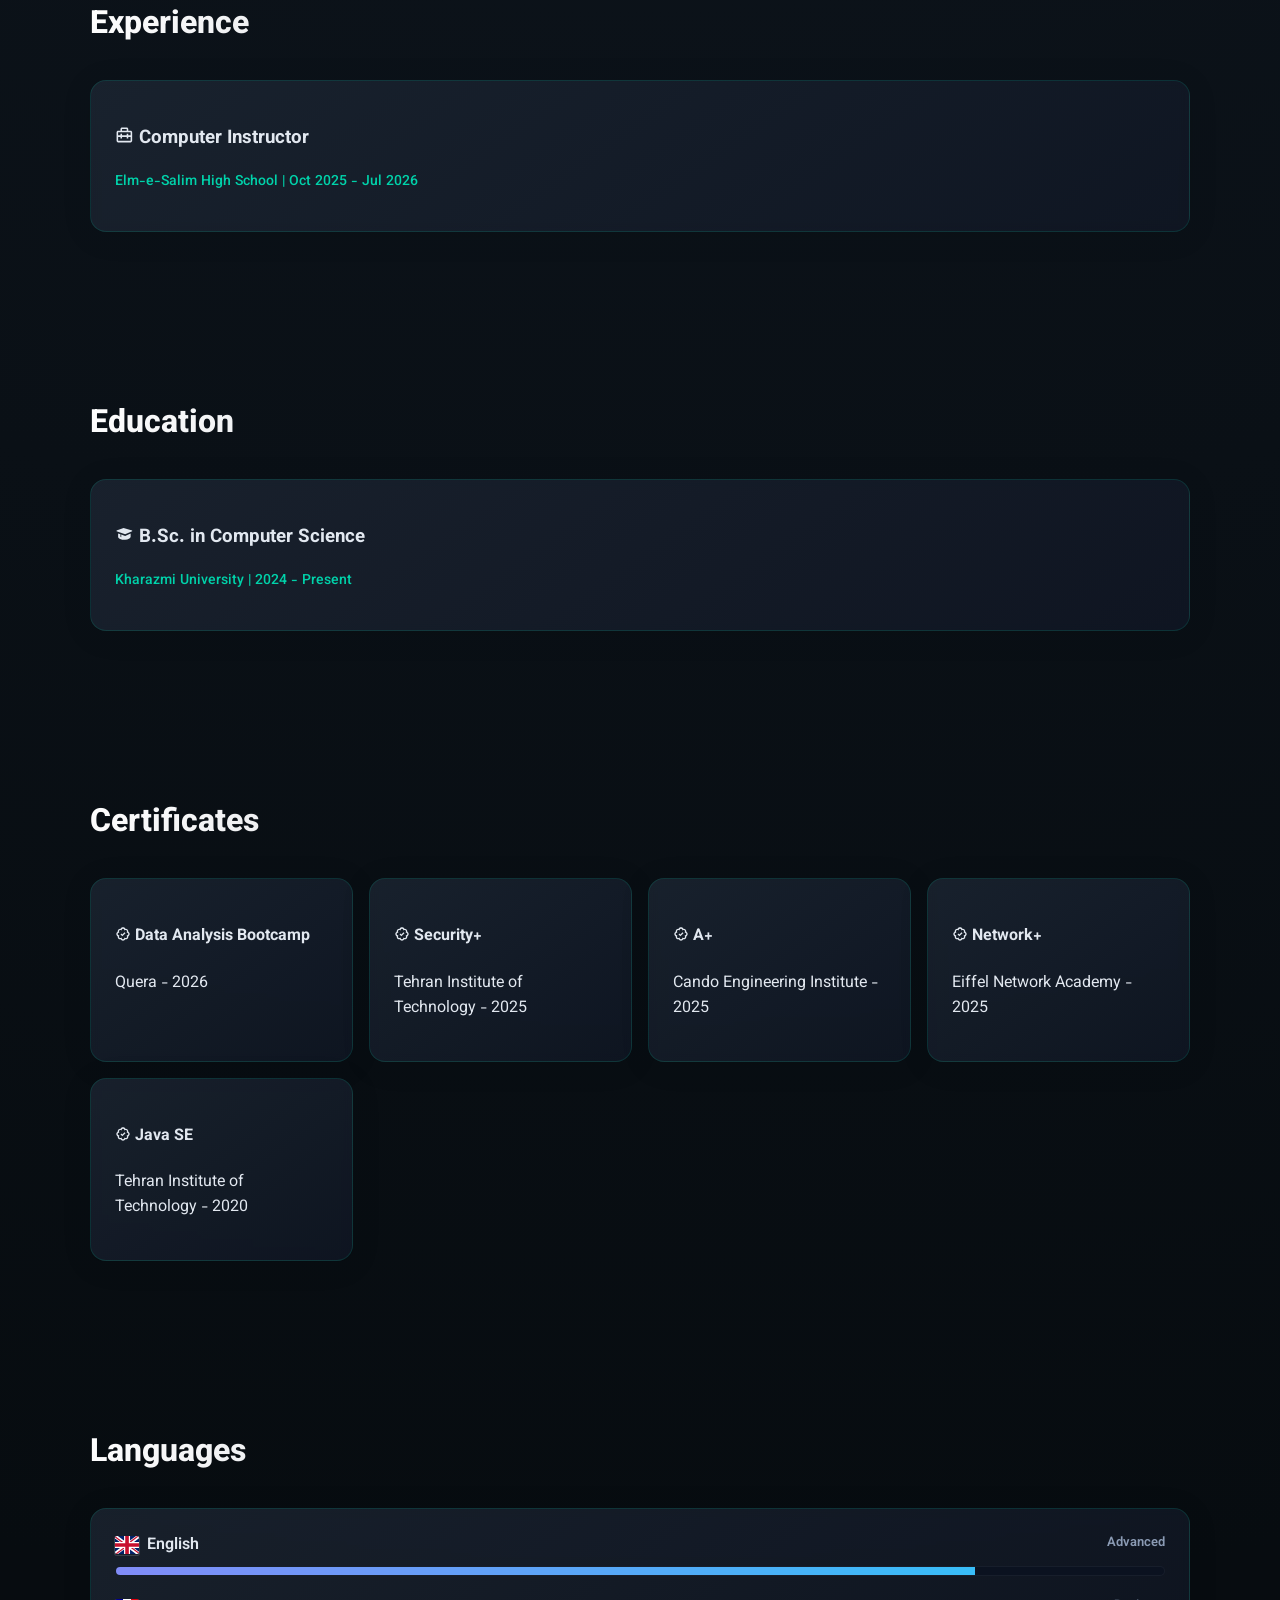
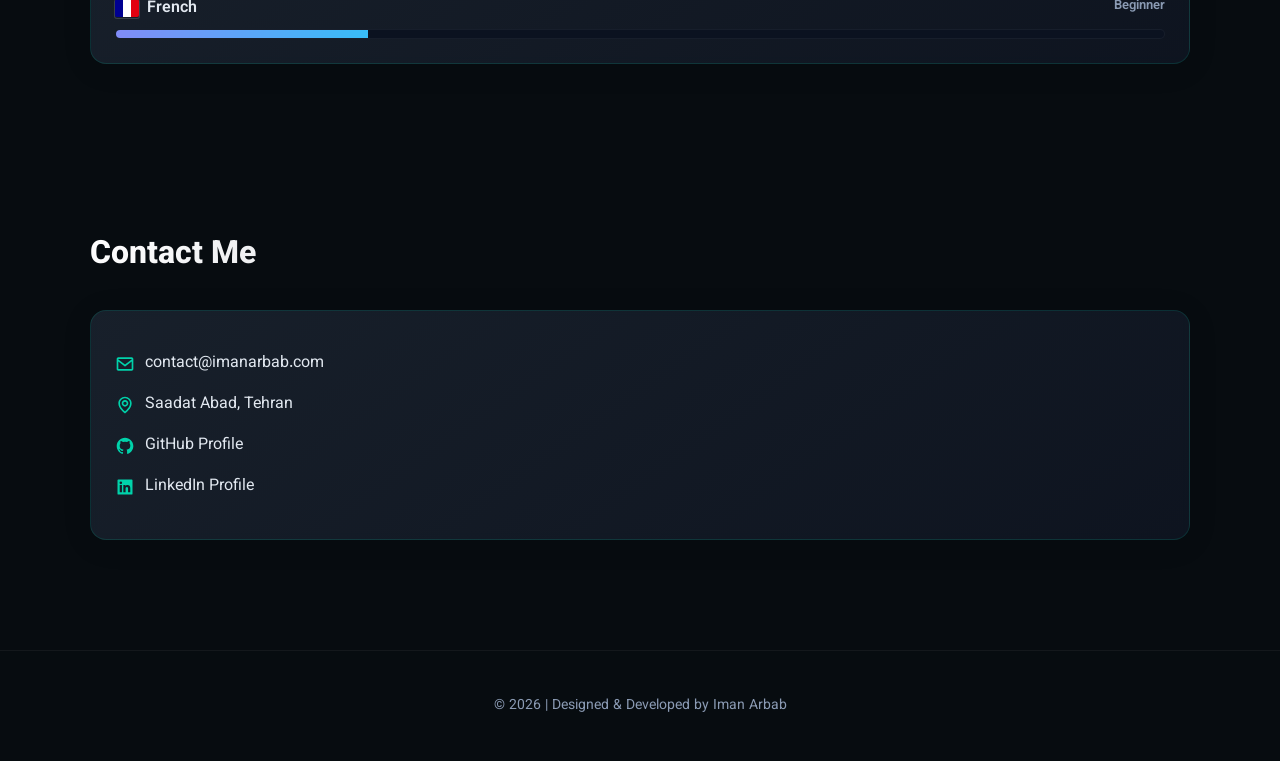
==== commit edf21983: "fixing flags demo - webp for profile - removing unused codes" ====
--- a/index.html
+++ b/index.html
@@ -14,15 +14,28 @@
   <link rel="alternate" hreflang="en" href="https://imanarbab.com/" />
   <link rel="alternate" hreflang="fa" href="https://imanarbab.com/fa/" />
   <link rel="alternate" hreflang="x-default" href="https://imanarbab.com/" />
+  <link rel="canonical" href="https://imanarbab.com/" />
+  <meta property="og:type" content="website" />
+  <meta property="og:site_name" content="Iman Arbab" />
+  <meta property="og:title" content="Iman Arbab | Portfolio" />
+  <meta property="og:description" content="Iman Arbab&#x27;s Personal Portfolio - Network &amp; Data Science Enthusiast" />
+  <meta property="og:url" content="https://imanarbab.com/" />
+  <meta property="og:locale" content="en_US" />
+  <meta property="og:locale:alternate" content="fa_IR" />
+  <meta property="og:image" content="https://imanarbab.com/favicon.png" />
+  <meta property="og:image:type" content="image/png" />
+  <meta property="og:image:width" content="512" />
+  <meta property="og:image:height" content="512" />
+  <meta property="og:image:alt" content="Iman Arbab logo" />
   <!-- Favicon -->
   <link rel="icon" type="image/png" href="favicon.png">
   <link rel="apple-touch-icon" href="favicon.png">
   <meta name="description" content="Iman Arbab's Personal Portfolio - Network & Data Science Enthusiast">
   
-  <!-- Fonts: Inter for English, Vazirmatn fallback -->
+  <!-- Shared typography for English and Persian -->
   <link rel="preconnect" href="https://fonts.googleapis.com">
   <link rel="preconnect" href="https://fonts.gstatic.com" crossorigin>
-  <link href="https://fonts.googleapis.com/css2?family=Inter:wght@300;400;500;600;700;800&family=Vazirmatn:wght@300;400;500;700;800&display=swap" rel="stylesheet">
+  <link href="https://fonts.googleapis.com/css2?family=Vazirmatn:wght@400;500;700;800&display=swap" rel="stylesheet">
   <link rel="stylesheet" href="style.css" />
 </head>
 <body>
@@ -32,10 +45,10 @@
   <!-- End Google Tag Manager (noscript) -->
   
   <header class="header" id="home">
-    <link href='https://unpkg.com/boxicons@2.1.4/css/boxicons.min.css' rel='stylesheet'>
+
     <nav class="nav container">
       <a href="#home" class="logo">
-        <img src="favicon.png" alt="Iman Arbab Logo" class="nav-logo-img">
+        <img src="favicon.png" alt="Iman Arbab Logo" class="nav-logo-img" width="512" height="512">
       </a>
       <ul class="nav-links" id="navLinks">
         <li><a href="#about">About</a></li>
@@ -47,8 +60,8 @@
         <li><a href="#contact">Contact</a></li>
       </ul>
       <div class="nav-controls">
-        <a href="/fa/" class="lang-switch">🇮🇷 FA</a>
-        <button class="menu-btn" id="menuBtn"><i class='bx bx-menu'></i></button>
+        <a href="/fa/" class="lang-switch" aria-label="Switch to Persian"><img src="assets/flags/ir.svg" class="country-flag" width="24" height="18" alt="" aria-hidden="true"> FA</a>
+        <button class="menu-btn" id="menuBtn" type="button" aria-label="Navigation menu" aria-expanded="false" aria-controls="navLinks"><svg class="icon bx bx-menu" viewBox="0 0 24 24" fill="currentColor" aria-hidden="true" focusable="false"><path d="M4 6h16v2H4zm0 5h16v2H4zm0 5h16v2H4z"/></svg></button>
       </div>
     </nav>
 
@@ -76,147 +89,157 @@
 
         <div class="hero-actions">
           <a href="#contact" class="btn primary">Contact Me</a>
-          <a href="https://github.com/iman-arbab" target="_blank" class="btn github-btn"><i class='bx bxl-github'></i> Projects</a>
+          <a href="https://github.com/iman-arbab" target="_blank" rel="noopener" class="btn github-btn"><svg class="icon bx bxl-github" viewBox="0 0 24 24" fill="currentColor" aria-hidden="true" focusable="false"><path fill-rule="evenodd" clip-rule="evenodd" d="M12.026 2c-5.509 0-9.974 4.465-9.974 9.974 0 4.406 2.857 8.145 6.821 9.465.499.09.679-.217.679-.481 0-.237-.008-.865-.011-1.696-2.775.602-3.361-1.338-3.361-1.338-.452-1.152-1.107-1.459-1.107-1.459-.905-.619.069-.605.069-.605 1.002.07 1.527 1.028 1.527 1.028.89 1.524 2.336 1.084 2.902.829.091-.645.351-1.085.635-1.334-2.214-.251-4.542-1.107-4.542-4.93 0-1.087.389-1.979 1.024-2.675-.101-.253-.446-1.268.099-2.64 0 0 .837-.269 2.742 1.021a9.582 9.582 0 0 1 2.496-.336 9.554 9.554 0 0 1 2.496.336c1.906-1.291 2.742-1.021 2.742-1.021.545 1.372.203 2.387.099 2.64.64.696 1.024 1.587 1.024 2.675 0 3.833-2.33 4.675-4.552 4.922.355.308.675.916.675 1.846 0 1.334-.012 2.41-.012 2.737 0 .267.178.577.687.479C19.146 20.115 22 16.379 22 11.974 22 6.465 17.535 2 12.026 2z"/></svg> Projects</a>
         </div>
       </div>
 
       <div class="hero-image-outer">
         <div class="hero-image-wrap">
-          <img src="profile.jpg" alt="Iman Arbab Profile Picture" class="hero-image">
+          <img src="profile.webp" alt="Iman Arbab Profile Picture" class="hero-image" width="600" height="600" fetchpriority="high">
         </div>
       </div>
     </section>
   </header>
 
   <main>
-    <section id="about" class="section container hidden-animate">
+    <section id="about" class="section container reveal">
       <h2>About Me</h2>
       <p>
         I am a 5th-semester Computer Science student deeply interested in networking and data science. My journey started with IT infrastructure and Linux, and I am currently expanding my knowledge toward statistics, data analysis, and AI. I have a strong passion for continuous learning, problem-solving, and discovering hidden patterns in data.
       </p>
     </section>
 
-    <section id="skills" class="section container hidden-animate">
+    <section id="skills" class="section container reveal">
       <h2>Technical Skills</h2>
       <div class="terminal-skills-grid">
         
         <div class="term-skill">
-          <span class="term-name"><i class='bx bxl-python'></i> Python</span>
-          <span class="term-bar"><span class="solid">███████</span><span class="dotted">░░░</span></span>
-        </div>
-
-        <div class="term-skill">
-          <span class="term-name"><i class='bx bx-network-chart'></i> Network+</span>
-          <span class="term-bar"><span class="solid">██████</span><span class="dotted">░░░░</span></span>
-        </div>
-        
-        <div class="term-skill">
-          <span class="term-name"><i class='bx bxl-tux'></i> Linux</span>
-          <span class="term-bar"><span class="solid">███</span><span class="dotted">░░░░░░░</span></span>
-        </div>
-        
-        <div class="term-skill">
-          <span class="term-name"><i class='bx bx-shield-quarter'></i> Security+</span>
-          <span class="term-bar"><span class="solid">█████</span><span class="dotted">░░░░░</span></span>
-        </div>
-
-        <div class="term-skill">
-          <span class="term-name"><i class='bx bxl-java'></i> Java</span>
-          <span class="term-bar"><span class="solid">███</span><span class="dotted">░░░░░░░</span></span>
-        </div>
-
-        <div class="term-skill">
-          <span class="term-name"><i class='bx bx-chip'></i> A+</span>
-          <span class="term-bar"><span class="solid">████</span><span class="dotted">░░░░░░</span></span>
-        </div>
-
-        <div class="term-skill">
-          <span class="term-name"><i class='bx bxs-spreadsheet'></i> Excel</span>
-          <span class="term-bar"><span class="solid">█████</span><span class="dotted">░░░░░</span></span>
-        </div>
-
-        <div class="term-skill">
-          <span class="term-name"><i class='bx bxl-git'></i> Git</span>
-          <span class="term-bar"><span class="solid">███</span><span class="dotted">░░░░░░░</span></span>
-        </div>
-
-        <div class="term-skill">
-          <span class="term-name"><i class='bx bx-table'></i> Pandas &amp; NumPy</span>
-          <span class="term-bar"><span class="solid">████</span><span class="dotted">░░░░░░</span></span>
-        </div>
-
-        <div class="term-skill">
-          <span class="term-name"><i class='bx bx-bar-chart-alt-2'></i> Data Visualization</span>
-          <span class="term-bar"><span class="solid">███</span><span class="dotted">░░░░░░░</span></span>
-        </div>
-
-        <div class="term-skill">
-  <span class="term-name">
-    <svg viewBox="0 0 32 32" xmlns="http://www.w3.org/2000/svg" aria-hidden="true" focusable="false" style="width: 1.25em; height: 1.25em; vertical-align: -0.2em; margin-right: 8px;">
-      <path d="M5 6.5v19c0 2.2 4.9 4 11 4s11-1.8 11-4v-19" fill="none" stroke="#00d2aa" stroke-width="2"/>
-      <ellipse cx="16" cy="6.5" rx="11" ry="4" fill="none" stroke="#00d2aa" stroke-width="2"/>
-      <path d="M5 13c0 2.2 4.9 4 11 4s11-1.8 11-4M5 20c0 2.2 4.9 4 11 4s11-1.8 11-4" fill="none" stroke="#00d2aa" stroke-width="2"/>
-    </svg> MySQL
-  </span>
-  <span class="term-bar"><span class="solid">████</span><span class="dotted">░░░░░░</span></span>
-</div>
-
-        <div class="term-skill">
-          <span class="term-name"><i class='bx bx-code-alt'></i> Web Scraping</span>
-          <span class="term-bar"><span class="solid">███</span><span class="dotted">░░░░░░░</span></span>
+          <span class="term-name"><svg class="icon bx bxl-python" viewBox="0 0 24 24" fill="currentColor" aria-hidden="true" focusable="false"><path d="M9.585 11.692h4.328s2.432.039 2.432-2.35V5.391S16.714 3 11.936 3C7.362 3 7.647 4.983 7.647 4.983l.006 2.055h4.363v.617H5.92s-2.927-.332-2.927 4.282 2.555 4.45 2.555 4.45h1.524v-2.141s-.083-2.554 2.513-2.554zm-.056-5.74a.784.784 0 1 1 0-1.57.784.784 0 1 1 0 1.57z"/><path d="M18.452 7.532h-1.524v2.141s.083 2.554-2.513 2.554h-4.328s-2.432-.04-2.432 2.35v3.951s-.369 2.391 4.409 2.391c4.573 0 4.288-1.983 4.288-1.983l-.006-2.054h-4.363v-.617h6.097s2.927.332 2.927-4.282-2.555-4.451-2.555-4.451zm-3.981 10.436a.784.784 0 1 1 0 1.57.784.784 0 1 1 0-1.57z"/></svg> Python</span>
+          <span class="term-bar" aria-hidden="true"><span class="solid">███████</span><span class="dotted">░░░</span></span>
+          <span class="sr-only">Skill level: 7 out of 10.</span>
+        </div>
+
+        <div class="term-skill">
+          <span class="term-name"><svg class="icon bx bx-network-chart" viewBox="0 0 24 24" fill="currentColor" aria-hidden="true" focusable="false"><path d="M19 3c-1.654 0-3 1.346-3 3 0 .502.136.968.354 1.385l-1.116 1.302A3.976 3.976 0 0 0 13 8c-.739 0-1.425.216-2.02.566L9.566 7.152A3.449 3.449 0 0 0 10 5.5C10 3.57 8.43 2 6.5 2S3 3.57 3 5.5 4.57 9 6.5 9c.601 0 1.158-.166 1.652-.434L9.566 9.98A3.972 3.972 0 0 0 9 12c0 .997.38 1.899.985 2.601l-1.692 1.692.025.025A2.962 2.962 0 0 0 7 16c-1.654 0-3 1.346-3 3s1.346 3 3 3 3-1.346 3-3c0-.476-.121-.919-.318-1.318l.025.025 1.954-1.954c.421.15.867.247 1.339.247 2.206 0 4-1.794 4-4a3.96 3.96 0 0 0-.439-1.785l1.253-1.462c.364.158.764.247 1.186.247 1.654 0 3-1.346 3-3s-1.346-3-3-3zM7 20a1 1 0 1 1 0-2 1 1 0 0 1 0 2zM5 5.5C5 4.673 5.673 4 6.5 4S8 4.673 8 5.5 7.327 7 6.5 7 5 6.327 5 5.5zm8 8.5c-1.103 0-2-.897-2-2s.897-2 2-2 2 .897 2 2-.897 2-2 2zm6-7a1 1 0 1 1 0-2 1 1 0 0 1 0 2z"/></svg> Network+</span>
+          <span class="term-bar" aria-hidden="true"><span class="solid">██████</span><span class="dotted">░░░░</span></span>
+          <span class="sr-only">Skill level: 6 out of 10.</span>
+        </div>
+        
+        <div class="term-skill">
+          <span class="term-name"><svg class="icon bx bxl-tux" viewBox="0 0 24 24" fill="currentColor" aria-hidden="true" focusable="false"><path d="M12.642 8.084c-.364.189-.79.42-1.242.42s-.81-.209-1.066-.413c-.13-.101-.234-.202-.313-.276-.137-.108-.12-.259-.064-.254.094.012.108.136.168.191.08.075.18.172.302.269.243.192.567.38.973.38s.878-.238 1.167-.4c.163-.092.371-.256.541-.381.13-.095.125-.21.232-.198.107.013.028.127-.122.258a3.404 3.404 0 0 1-.576.404z"/><path d="M19.649 17.77c-.142-.16-.209-.456-.281-.771s-.153-.654-.411-.874l-.002-.001a1.054 1.054 0 0 0-.317-.192c.359-1.065.219-2.126-.145-3.084-.444-1.177-1.222-2.202-1.815-2.903-.664-.838-1.313-1.633-1.301-2.808.021-1.793.197-5.118-2.958-5.122a4.66 4.66 0 0 0-.401.017c-3.526.283-2.59 4.008-2.643 5.255-.064.912-.249 1.631-.877 2.523-.736.876-1.774 2.295-2.266 3.771-.232.697-.342 1.407-.241 2.08a1.9 1.9 0 0 0-.091.089c-.216.231-.376.511-.555.699-.166.167-.403.229-.664.323s-.547.231-.721.565l-.001.002a1 1 0 0 0-.108.484c0 .154.023.311.046.461.048.313.097.609.032.81-.206.564-.232.954-.087 1.237.146.284.444.409.783.479.676.141 1.592.106 2.314.489l.062-.117-.061.118c.773.404 1.557.547 2.182.405.454-.104.821-.374 1.011-.789.489-.002 1.025-.209 1.885-.256.583-.047 1.312.207 2.149.16a1.119 1.119 0 0 0 .099.264c.324.649.928.946 1.571.896s1.329-.43 1.883-1.089l-.102-.085.102.084c.527-.64 1.403-.905 1.984-1.255.29-.175.525-.395.544-.713.018-.318-.169-.675-.599-1.152zm-7.79-11.708c-.003-.234.036-.435.126-.639s.201-.351.358-.47.312-.174.494-.176h.009c.179 0 .332.053.489.167.159.116.274.261.366.463a1.493 1.493 0 0 1 .141.636c.002.235-.038.435-.127.639a1.23 1.23 0 0 1-.18.299l-.074-.033c-.089-.038-.167-.069-.237-.096s-.124-.044-.181-.064c.041-.049.122-.108.151-.181a.943.943 0 0 0 .072-.347l.002-.016a.953.953 0 0 0-.05-.337c-.038-.113-.086-.195-.155-.263s-.139-.099-.223-.101h-.011a.324.324 0 0 0-.217.086.618.618 0 0 0-.174.25.944.944 0 0 0-.072.348l-.001.015a.992.992 0 0 0 .014.2 2.463 2.463 0 0 0-.507-.171 1.681 1.681 0 0 1-.014-.19v-.019zm-2.144.052c-.012-.202.009-.376.064-.556s.13-.311.238-.418a.516.516 0 0 1 .349-.168h.03c.118 0 .225.04.335.127a.968.968 0 0 1 .284.389c.076.171.116.343.127.545v.002a1.51 1.51 0 0 1-.002.243c-.023.006-.046.014-.068.021-.128.044-.23.093-.328.158a.845.845 0 0 0 .003-.214v-.012a.95.95 0 0 0-.068-.274.523.523 0 0 0-.138-.203c-.052-.044-.1-.065-.153-.064l-.017.001c-.061.005-.11.034-.157.092a.536.536 0 0 0-.101.223.912.912 0 0 0-.019.293l.001.012c.01.103.031.189.067.275a.528.528 0 0 0 .166.224c-.059.045-.098.078-.146.113l-.11.081a.995.995 0 0 1-.229-.342 1.528 1.528 0 0 1-.128-.546v-.002zm.155 1.228c.187-.14.315-.234.402-.298.086-.063.121-.086.148-.112h.001c.14-.132.362-.374.699-.49.115-.04.245-.065.39-.066.275-.001.608.089 1.01.348.247.16.439.174.882.363h.001c.213.087.338.202.399.321.061.12.063.25.012.387-.103.273-.429.562-.887.705h-.001c-.224.072-.418.233-.647.364a1.449 1.449 0 0 1-.842.217 1.105 1.105 0 0 1-.374-.083 1.202 1.202 0 0 1-.27-.167c-.161-.131-.303-.295-.51-.416h-.002c-.333-.19-.515-.408-.573-.598-.057-.189-.003-.351.162-.475zm.131 13.018v.001c-.047.623-.398.961-.938 1.085-.539.123-1.27 0-1.999-.381h-.001c-.808-.427-1.768-.385-2.384-.514-.308-.064-.509-.161-.602-.341-.092-.18-.094-.494.102-1.028l.001-.002.001-.002c.097-.299.025-.626-.021-.934-.047-.307-.07-.586.034-.781l.001-.002c.135-.259.332-.352.576-.439.245-.088.534-.157.764-.386l.001-.001.001-.001c.212-.223.371-.503.557-.702.157-.167.314-.279.551-.28h.009c.041 0 .085.003.132.011.314.047.588.268.853.625l.762 1.389h.001c.202.423.631.89.994 1.365.362.475.644.952.607 1.317l-.002.001zm-.063-1.01a6.721 6.721 0 0 0-.333-.469 13.467 13.467 0 0 0-.229-.293c.151 0 .28-.024.384-.072a.486.486 0 0 0 .266-.274c.09-.242 0-.583-.288-.973-.29-.39-.778-.83-1.494-1.269-.527-.328-.821-.729-.959-1.165s-.119-.907-.013-1.373c.204-.894.729-1.762 1.063-2.308.09-.066.032.123-.339.811-.332.629-.953 2.081-.103 3.214a6.722 6.722 0 0 1 .538-2.398c.472-1.067 1.456-2.919 1.534-4.395.041.029.18.123.241.158.182.106.316.262.492.403.177.142.396.264.729.283l.093.003c.343 0 .61-.112.833-.239.242-.138.436-.292.618-.351h.001c.387-.122.694-.335.869-.585.302 1.186 1.001 2.897 1.45 3.733.239.443.715 1.385.92 2.52.13-.004.273.015.427.054.537-1.393-.455-2.892-.909-3.31-.184-.178-.192-.258-.102-.254.492.436 1.139 1.311 1.374 2.3.107.451.13.925.016 1.393.056.023.113.048.171.076.862.42 1.181.785 1.027 1.283-.05-.002-.1-.001-.148 0h-.014c.125-.395-.151-.687-.889-1.02-.764-.336-1.373-.303-1.476.379a1.302 1.302 0 0 0-.017.109c-.057.02-.114.045-.172.076-.358.197-.555.553-.664.99-.108.437-.14.964-.17 1.558-.019.298-.141.702-.266 1.129-1.249.897-2.986 1.283-4.461.276zm9.628.057c-.524.317-1.456.593-2.05 1.313-.517.615-1.146.952-1.7.996-.555.044-1.033-.186-1.315-.752v-.001l-.001-.003c-.175-.333-.102-.858.045-1.412.147-.554.359-1.123.388-1.585v-.001c.03-.592.063-1.11.163-1.509.1-.399.256-.669.533-.821l.039-.02c.031.513.285 1.036.734 1.149.491.129 1.199-.292 1.498-.636.06-.002.118-.006.175-.007.262-.006.481.009.707.205v.001h.001c.173.146.255.423.326.733.071.31.128.647.342.888h.001c.41.456.542.764.531.96-.011.198-.153.344-.417.502z"/><path d="M11.738 6.762c.015.048.093.04.138.063.04.02.071.065.116.066.042.001.107-.015.113-.057.008-.056-.073-.091-.126-.111-.067-.026-.153-.039-.216-.004-.014.008-.03.027-.025.043zm-.46 0c-.016.048-.094.04-.139.063-.039.02-.071.065-.115.066-.042.001-.108-.015-.114-.057-.007-.056.074-.091.126-.111.067-.026.153-.039.217-.004.015.008.03.027.025.043z"/></svg> Linux</span>
+          <span class="term-bar" aria-hidden="true"><span class="solid">███</span><span class="dotted">░░░░░░░</span></span>
+          <span class="sr-only">Skill level: 3 out of 10.</span>
+        </div>
+        
+        <div class="term-skill">
+          <span class="term-name"><svg class="icon bx bx-shield-quarter" viewBox="0 0 24 24" fill="currentColor" aria-hidden="true" focusable="false"><path d="M20.995 6.9a.998.998 0 0 0-.548-.795l-8-4a1 1 0 0 0-.895 0l-8 4a1.002 1.002 0 0 0-.547.795c-.011.107-.961 10.767 8.589 15.014a.987.987 0 0 0 .812 0c9.55-4.247 8.6-14.906 8.589-15.014zM12 19.897V12H5.51a15.473 15.473 0 0 1-.544-4.365L12 4.118V12h6.46c-.759 2.74-2.498 5.979-6.46 7.897z"/></svg> Security+</span>
+          <span class="term-bar" aria-hidden="true"><span class="solid">█████</span><span class="dotted">░░░░░</span></span>
+          <span class="sr-only">Skill level: 5 out of 10.</span>
+        </div>
+
+        <div class="term-skill">
+          <span class="term-name"><svg class="icon bx bxl-java" viewBox="0 0 24 24" fill="currentColor" aria-hidden="true" focusable="false"><path d="M9.37 17.51c-3.09.86 1.87 2.64 5.8 1a7.18 7.18 0 0 1-1.1-.54 11.59 11.59 0 0 1-4.16.18c-1.31-.15-.54-.64-.54-.64zm5.33-1.68a16.27 16.27 0 0 1-5.36.26c-1.31-.14-.45-.77-.45-.77-3.4 1.12 1.89 2.4 6.64 1a2.25 2.25 0 0 1-.83-.49zm1.82-9.73s-6.87 1.71-3.59 5.49a1.47 1.47 0 0 1-.25 2.12s2.46-1.27 1.33-2.86-1.86-2.22 2.51-4.75z"/><path d="M18.13 19.14s.56.46-.63.82c-2.27.69-9.43.9-11.42 0-.72-.31.62-.74 1-.83a2.54 2.54 0 0 1 .69-.08c-.8-.56-5.15 1.1-2.21 1.58 8.05 1.37 14.64-.56 12.57-1.49zm-2.76-4.88a7 7 0 0 1 .92-.49s-1.51.27-3 .4a28.11 28.11 0 0 1-4.82.05C6.09 13.91 9.74 13 9.74 13a6.81 6.81 0 0 0-3.16.75c-2.06 1.03 5.09 1.48 8.79.51zm.91 2.44a.39.39 0 0 1-.08.09c5-1.32 3.18-4.65.78-3.81a.71.71 0 0 0-.33.25s.14-.05.43-.12c1.22-.25 2.92 1.63-.8 3.59zM12 13c-.74-1.67-3.26-3.14 0-5.71C16.09 4.08 14 2 14 2c.84 3.31-3 4.31-4.34 6.37-.93 1.41.47 2.92 2.34 4.63z"/><path d="M16.41 21.32a29.75 29.75 0 0 1-9.14.14s.46.38 2.84.53c3.61.23 9.15-.12 9.29-1.83 0 0-.26.64-2.99 1.16z"/></svg> Java</span>
+          <span class="term-bar" aria-hidden="true"><span class="solid">███</span><span class="dotted">░░░░░░░</span></span>
+          <span class="sr-only">Skill level: 3 out of 10.</span>
+        </div>
+
+        <div class="term-skill">
+          <span class="term-name"><svg class="icon bx bx-chip" viewBox="0 0 24 24" fill="currentColor" aria-hidden="true" focusable="false"><path d="M9 9h6v6H9z"/><path d="M20 6c0-1.103-.897-2-2-2h-2V2h-2v2h-4V2H8v2H6c-1.103 0-2 .897-2 2v2H2v2h2v4H2v2h2v2c0 1.103.897 2 2 2h2v2h2v-2h4v2h2v-2h2c1.103 0 2-.897 2-2v-2h2v-2h-2v-4h2V8h-2V6zM6 18V6h12l.002 12H6z"/></svg> A+</span>
+          <span class="term-bar" aria-hidden="true"><span class="solid">████</span><span class="dotted">░░░░░░</span></span>
+          <span class="sr-only">Skill level: 4 out of 10.</span>
+        </div>
+
+        <div class="term-skill">
+          <span class="term-name"><svg class="icon bx bxs-spreadsheet" viewBox="0 0 24 24" fill="currentColor" aria-hidden="true" focusable="false"><path d="M3 5v14a2 2 0 0 0 2 2h14a2 2 0 0 0 2-2V5a2 2 0 0 0-2-2H5a2 2 0 0 0-2 2zm7 2h8v2h-8V7zm0 4h8v2h-8v-2zm0 4h8v2h-8v-2zM6 7h2v2H6V7zm0 4h2v2H6v-2zm0 4h2v2H6v-2z"/></svg> Excel</span>
+          <span class="term-bar" aria-hidden="true"><span class="solid">█████</span><span class="dotted">░░░░░</span></span>
+          <span class="sr-only">Skill level: 5 out of 10.</span>
+        </div>
+
+        <div class="term-skill">
+          <span class="term-name"><svg class="icon bx bxl-git" viewBox="0 0 24 24" fill="currentColor" aria-hidden="true" focusable="false"><path d="m21.62 11.108-8.731-8.729a1.292 1.292 0 0 0-1.823 0L9.257 4.19l2.299 2.3a1.532 1.532 0 0 1 1.939 1.95l2.214 2.217a1.53 1.53 0 0 1 1.583 2.531c-.599.6-1.566.6-2.166 0a1.536 1.536 0 0 1-.337-1.662l-2.074-2.063V14.9c.146.071.286.169.407.29a1.537 1.537 0 0 1 0 2.166 1.536 1.536 0 0 1-2.174 0 1.528 1.528 0 0 1 0-2.164c.152-.15.322-.264.504-.339v-5.49a1.529 1.529 0 0 1-.83-2.008l-2.26-2.271-5.987 5.982c-.5.504-.5 1.32 0 1.824l8.731 8.729a1.286 1.286 0 0 0 1.821 0l8.69-8.689a1.284 1.284 0 0 0 .003-1.822"/></svg> Git</span>
+          <span class="term-bar" aria-hidden="true"><span class="solid">███</span><span class="dotted">░░░░░░░</span></span>
+          <span class="sr-only">Skill level: 3 out of 10.</span>
+        </div>
+
+        <div class="term-skill">
+          <span class="term-name"><svg class="icon bx bx-table" viewBox="0 0 24 24" fill="currentColor" aria-hidden="true" focusable="false"><path d="M4 21h15.893c1.103 0 2-.897 2-2V5c0-1.103-.897-2-2-2H4c-1.103 0-2 .897-2 2v14c0 1.103.897 2 2 2zm0-2v-5h4v5H4zM14 7v5h-4V7h4zM8 7v5H4V7h4zm2 12v-5h4v5h-4zm6 0v-5h3.894v5H16zm3.893-7H16V7h3.893v5z"/></svg> Pandas &amp; NumPy</span>
+          <span class="term-bar" aria-hidden="true"><span class="solid">████</span><span class="dotted">░░░░░░</span></span>
+          <span class="sr-only">Skill level: 4 out of 10.</span>
+        </div>
+
+        <div class="term-skill">
+          <span class="term-name"><svg class="icon bx bx-bar-chart-alt-2" viewBox="0 0 24 24" fill="currentColor" aria-hidden="true" focusable="false"><path d="M20 7h-4V4c0-1.103-.897-2-2-2h-4c-1.103 0-2 .897-2 2v5H4c-1.103 0-2 .897-2 2v9a1 1 0 0 0 1 1h18a1 1 0 0 0 1-1V9c0-1.103-.897-2-2-2zM4 11h4v8H4v-8zm6-1V4h4v15h-4v-9zm10 9h-4V9h4v10z"/></svg> Data Visualization</span>
+          <span class="term-bar" aria-hidden="true"><span class="solid">███</span><span class="dotted">░░░░░░░</span></span>
+          <span class="sr-only">Skill level: 3 out of 10.</span>
+        </div>
+
+        <div class="term-skill">
+          <span class="term-name"><svg class="term-sql-logo" viewBox="0 0 32 32" xmlns="http://www.w3.org/2000/svg" aria-hidden="true" focusable="false">
+            <path d="M5 6.5v19c0 2.2 4.9 4 11 4s11-1.8 11-4v-19" fill="none" stroke="currentColor" stroke-width="1.8"/>
+            <ellipse cx="16" cy="6.5" rx="11" ry="4" fill="none" stroke="currentColor" stroke-width="1.8"/>
+            <path d="M5 13c0 2.2 4.9 4 11 4s11-1.8 11-4M5 20c0 2.2 4.9 4 11 4s11-1.8 11-4" fill="none" stroke="currentColor" stroke-width="1.5"/>
+          </svg> MySQL</span>
+          <span class="term-bar" aria-hidden="true"><span class="solid">████</span><span class="dotted">░░░░░░</span></span>
+          <span class="sr-only">Skill level: 4 out of 10.</span>
+        </div>
+
+        <div class="term-skill">
+          <span class="term-name"><svg class="icon bx bx-code-alt" viewBox="0 0 24 24" fill="currentColor" aria-hidden="true" focusable="false"><path d="m7.375 16.781 1.25-1.562L4.601 12l4.024-3.219-1.25-1.562-5 4a1 1 0 0 0 0 1.562l5 4zm9.25-9.562-1.25 1.562L19.399 12l-4.024 3.219 1.25 1.562 5-4a1 1 0 0 0 0-1.562l-5-4zm-1.649-4.003-4 18-1.953-.434 4-18z"/></svg> Web Scraping</span>
+          <span class="term-bar" aria-hidden="true"><span class="solid">███</span><span class="dotted">░░░░░░░</span></span>
+          <span class="sr-only">Skill level: 3 out of 10.</span>
         </div>
 
       </div>
     </section>
          
-    <section id="experience" class="section container hidden-animate">
+    <section id="experience" class="section container reveal">
       <h2>Experience</h2>
       <article class="card hover-lift">
-        <h3><i class='bx bx-briefcase-alt-2'></i> Computer Instructor</h3>
+        <h3><svg class="icon bx bx-briefcase-alt-2" viewBox="0 0 24 24" fill="currentColor" aria-hidden="true" focusable="false"><path d="M20 6h-3V4c0-1.103-.897-2-2-2H9c-1.103 0-2 .897-2 2v2H4c-1.103 0-2 .897-2 2v11c0 1.103.897 2 2 2h16c1.103 0 2-.897 2-2V8c0-1.103-.897-2-2-2zm-5-2v2H9V4h6zM4 8h16v4h-3v-2h-2v2H9v-2H7v2H4V8zm0 11v-5h3v2h2v-2h6v2h2v-2h3.001v5H4z"/></svg> Computer Instructor</h3>
         <p class="meta">Elm-e-Salim High School | Oct 2025 - Jul 2026</p>
       </article>
     </section>
 
-    <section id="education" class="section container hidden-animate">
+    <section id="education" class="section container reveal">
       <h2>Education</h2>
       <article class="card hover-lift">
-        <h3><i class='bx bxs-graduation'></i> B.Sc. in Computer Science</h3>
+        <h3><svg class="icon bx bxs-graduation" viewBox="0 0 24 24" fill="currentColor" aria-hidden="true" focusable="false"><path d="M2 7v1l11 4 9-4V7L11 4z"/><path d="M4 11v4.267c0 1.621 4.001 3.893 9 3.734 4-.126 6.586-1.972 7-3.467.024-.089.037-.178.037-.268V11L13 14l-5-1.667v3.213l-1-.364V12l-3-1z"/></svg> B.Sc. in Computer Science</h3>
         <p class="meta">Kharazmi University | 2024 - Present</p>
       </article>
     </section>
 
-    <section id="certificates" class="section container hidden-animate">
+    <section id="certificates" class="section container reveal">
       <h2>Certificates</h2>
       <div class="grid">
-        <article class="card hover-lift"><h4><i class='bx bx-badge-check'></i> Data Analysis Bootcamp</h4><p>Quera - 2026</p></article>
-        <article class="card hover-lift"><h4><i class='bx bx-badge-check'></i> Security+</h4><p>Tehran Institute of Technology - 2025</p></article>
-        <article class="card hover-lift"><h4><i class='bx bx-badge-check'></i> A+</h4><p>Cando Engineering Institute - 2025</p></article>
-        <article class="card hover-lift"><h4><i class='bx bx-badge-check'></i> Network+</h4><p>Eiffel Network Academy - 2025</p></article>
-        <article class="card hover-lift"><h4><i class='bx bx-badge-check'></i> Java SE</h4><p>Tehran Institute of Technology - 2020</p></article>
-      </div>
-    </section>
-
-    <section id="languages" class="section container hidden-animate">
+        <article class="card hover-lift"><h4><svg class="icon bx bx-badge-check" viewBox="0 0 24 24" fill="currentColor" aria-hidden="true" focusable="false"><path d="M4.035 15.479A3.976 3.976 0 0 0 4 16c0 2.378 2.138 4.284 4.521 3.964C9.214 21.198 10.534 22 12 22s2.786-.802 3.479-2.036C17.857 20.284 20 18.378 20 16c0-.173-.012-.347-.035-.521C21.198 14.786 22 13.465 22 12s-.802-2.786-2.035-3.479C19.988 8.347 20 8.173 20 8c0-2.378-2.143-4.288-4.521-3.964C14.786 2.802 13.466 2 12 2s-2.786.802-3.479 2.036C6.138 3.712 4 5.622 4 8c0 .173.012.347.035.521C2.802 9.214 2 10.535 2 12s.802 2.786 2.035 3.479zm1.442-5.403 1.102-.293-.434-1.053A1.932 1.932 0 0 1 6 8c0-1.103.897-2 2-2 .247 0 .499.05.73.145l1.054.434.293-1.102a1.99 1.99 0 0 1 3.846 0l.293 1.102 1.054-.434C15.501 6.05 15.753 6 16 6c1.103 0 2 .897 2 2 0 .247-.05.5-.145.73l-.434 1.053 1.102.293a1.993 1.993 0 0 1 0 3.848l-1.102.293.434 1.053c.095.23.145.483.145.73 0 1.103-.897 2-2 2-.247 0-.499-.05-.73-.145l-1.054-.434-.293 1.102a1.99 1.99 0 0 1-3.846 0l-.293-1.102-1.054.434A1.935 1.935 0 0 1 8 18c-1.103 0-2-.897-2-2 0-.247.05-.5.145-.73l.434-1.053-1.102-.293a1.993 1.993 0 0 1 0-3.848z"/><path d="m15.742 10.71-1.408-1.42-3.331 3.299-1.296-1.296-1.414 1.414 2.704 2.704z"/></svg> Data Analysis Bootcamp</h4><p>Quera - 2026</p></article>
+        <article class="card hover-lift"><h4><svg class="icon bx bx-badge-check" viewBox="0 0 24 24" fill="currentColor" aria-hidden="true" focusable="false"><path d="M4.035 15.479A3.976 3.976 0 0 0 4 16c0 2.378 2.138 4.284 4.521 3.964C9.214 21.198 10.534 22 12 22s2.786-.802 3.479-2.036C17.857 20.284 20 18.378 20 16c0-.173-.012-.347-.035-.521C21.198 14.786 22 13.465 22 12s-.802-2.786-2.035-3.479C19.988 8.347 20 8.173 20 8c0-2.378-2.143-4.288-4.521-3.964C14.786 2.802 13.466 2 12 2s-2.786.802-3.479 2.036C6.138 3.712 4 5.622 4 8c0 .173.012.347.035.521C2.802 9.214 2 10.535 2 12s.802 2.786 2.035 3.479zm1.442-5.403 1.102-.293-.434-1.053A1.932 1.932 0 0 1 6 8c0-1.103.897-2 2-2 .247 0 .499.05.73.145l1.054.434.293-1.102a1.99 1.99 0 0 1 3.846 0l.293 1.102 1.054-.434C15.501 6.05 15.753 6 16 6c1.103 0 2 .897 2 2 0 .247-.05.5-.145.73l-.434 1.053 1.102.293a1.993 1.993 0 0 1 0 3.848l-1.102.293.434 1.053c.095.23.145.483.145.73 0 1.103-.897 2-2 2-.247 0-.499-.05-.73-.145l-1.054-.434-.293 1.102a1.99 1.99 0 0 1-3.846 0l-.293-1.102-1.054.434A1.935 1.935 0 0 1 8 18c-1.103 0-2-.897-2-2 0-.247.05-.5.145-.73l.434-1.053-1.102-.293a1.993 1.993 0 0 1 0-3.848z"/><path d="m15.742 10.71-1.408-1.42-3.331 3.299-1.296-1.296-1.414 1.414 2.704 2.704z"/></svg> Security+</h4><p>Tehran Institute of Technology - 2025</p></article>
+        <article class="card hover-lift"><h4><svg class="icon bx bx-badge-check" viewBox="0 0 24 24" fill="currentColor" aria-hidden="true" focusable="false"><path d="M4.035 15.479A3.976 3.976 0 0 0 4 16c0 2.378 2.138 4.284 4.521 3.964C9.214 21.198 10.534 22 12 22s2.786-.802 3.479-2.036C17.857 20.284 20 18.378 20 16c0-.173-.012-.347-.035-.521C21.198 14.786 22 13.465 22 12s-.802-2.786-2.035-3.479C19.988 8.347 20 8.173 20 8c0-2.378-2.143-4.288-4.521-3.964C14.786 2.802 13.466 2 12 2s-2.786.802-3.479 2.036C6.138 3.712 4 5.622 4 8c0 .173.012.347.035.521C2.802 9.214 2 10.535 2 12s.802 2.786 2.035 3.479zm1.442-5.403 1.102-.293-.434-1.053A1.932 1.932 0 0 1 6 8c0-1.103.897-2 2-2 .247 0 .499.05.73.145l1.054.434.293-1.102a1.99 1.99 0 0 1 3.846 0l.293 1.102 1.054-.434C15.501 6.05 15.753 6 16 6c1.103 0 2 .897 2 2 0 .247-.05.5-.145.73l-.434 1.053 1.102.293a1.993 1.993 0 0 1 0 3.848l-1.102.293.434 1.053c.095.23.145.483.145.73 0 1.103-.897 2-2 2-.247 0-.499-.05-.73-.145l-1.054-.434-.293 1.102a1.99 1.99 0 0 1-3.846 0l-.293-1.102-1.054.434A1.935 1.935 0 0 1 8 18c-1.103 0-2-.897-2-2 0-.247.05-.5.145-.73l.434-1.053-1.102-.293a1.993 1.993 0 0 1 0-3.848z"/><path d="m15.742 10.71-1.408-1.42-3.331 3.299-1.296-1.296-1.414 1.414 2.704 2.704z"/></svg> A+</h4><p>Cando Engineering Institute - 2025</p></article>
+        <article class="card hover-lift"><h4><svg class="icon bx bx-badge-check" viewBox="0 0 24 24" fill="currentColor" aria-hidden="true" focusable="false"><path d="M4.035 15.479A3.976 3.976 0 0 0 4 16c0 2.378 2.138 4.284 4.521 3.964C9.214 21.198 10.534 22 12 22s2.786-.802 3.479-2.036C17.857 20.284 20 18.378 20 16c0-.173-.012-.347-.035-.521C21.198 14.786 22 13.465 22 12s-.802-2.786-2.035-3.479C19.988 8.347 20 8.173 20 8c0-2.378-2.143-4.288-4.521-3.964C14.786 2.802 13.466 2 12 2s-2.786.802-3.479 2.036C6.138 3.712 4 5.622 4 8c0 .173.012.347.035.521C2.802 9.214 2 10.535 2 12s.802 2.786 2.035 3.479zm1.442-5.403 1.102-.293-.434-1.053A1.932 1.932 0 0 1 6 8c0-1.103.897-2 2-2 .247 0 .499.05.73.145l1.054.434.293-1.102a1.99 1.99 0 0 1 3.846 0l.293 1.102 1.054-.434C15.501 6.05 15.753 6 16 6c1.103 0 2 .897 2 2 0 .247-.05.5-.145.73l-.434 1.053 1.102.293a1.993 1.993 0 0 1 0 3.848l-1.102.293.434 1.053c.095.23.145.483.145.73 0 1.103-.897 2-2 2-.247 0-.499-.05-.73-.145l-1.054-.434-.293 1.102a1.99 1.99 0 0 1-3.846 0l-.293-1.102-1.054.434A1.935 1.935 0 0 1 8 18c-1.103 0-2-.897-2-2 0-.247.05-.5.145-.73l.434-1.053-1.102-.293a1.993 1.993 0 0 1 0-3.848z"/><path d="m15.742 10.71-1.408-1.42-3.331 3.299-1.296-1.296-1.414 1.414 2.704 2.704z"/></svg> Network+</h4><p>Eiffel Network Academy - 2025</p></article>
+        <article class="card hover-lift"><h4><svg class="icon bx bx-badge-check" viewBox="0 0 24 24" fill="currentColor" aria-hidden="true" focusable="false"><path d="M4.035 15.479A3.976 3.976 0 0 0 4 16c0 2.378 2.138 4.284 4.521 3.964C9.214 21.198 10.534 22 12 22s2.786-.802 3.479-2.036C17.857 20.284 20 18.378 20 16c0-.173-.012-.347-.035-.521C21.198 14.786 22 13.465 22 12s-.802-2.786-2.035-3.479C19.988 8.347 20 8.173 20 8c0-2.378-2.143-4.288-4.521-3.964C14.786 2.802 13.466 2 12 2s-2.786.802-3.479 2.036C6.138 3.712 4 5.622 4 8c0 .173.012.347.035.521C2.802 9.214 2 10.535 2 12s.802 2.786 2.035 3.479zm1.442-5.403 1.102-.293-.434-1.053A1.932 1.932 0 0 1 6 8c0-1.103.897-2 2-2 .247 0 .499.05.73.145l1.054.434.293-1.102a1.99 1.99 0 0 1 3.846 0l.293 1.102 1.054-.434C15.501 6.05 15.753 6 16 6c1.103 0 2 .897 2 2 0 .247-.05.5-.145.73l-.434 1.053 1.102.293a1.993 1.993 0 0 1 0 3.848l-1.102.293.434 1.053c.095.23.145.483.145.73 0 1.103-.897 2-2 2-.247 0-.499-.05-.73-.145l-1.054-.434-.293 1.102a1.99 1.99 0 0 1-3.846 0l-.293-1.102-1.054.434A1.935 1.935 0 0 1 8 18c-1.103 0-2-.897-2-2 0-.247.05-.5.145-.73l.434-1.053-1.102-.293a1.993 1.993 0 0 1 0-3.848z"/><path d="m15.742 10.71-1.408-1.42-3.331 3.299-1.296-1.296-1.414 1.414 2.704 2.704z"/></svg> Java SE</h4><p>Tehran Institute of Technology - 2020</p></article>
+      </div>
+    </section>
+
+    <section id="languages" class="section container reveal">
       <h2>Languages</h2>
       <div class="card">
         <div class="lang-row">
-          <div class="lang-title">🇬🇧 English <span>Advanced</span></div>
-          <div class="progress"><div style="width: 82%"></div></div>
+          <div class="lang-title"><span class="lang-name"><img src="assets/flags/gb.svg" class="country-flag" width="24" height="18" alt="" aria-hidden="true"> English</span><span class="lang-level">Advanced</span></div>
+          <div class="progress" aria-hidden="true"><div style="width: 82%"></div></div>
         </div>
         <div class="lang-row">
-          <div class="lang-title">🇫🇷 French <span>Beginner</span></div>
-          <div class="progress"><div style="width: 24%"></div></div>
-        </div>
-      </div>
-    </section>
-
-    <section id="contact" class="section container hidden-animate">
+          <div class="lang-title"><span class="lang-name"><img src="assets/flags/fr.svg" class="country-flag" width="24" height="18" alt="" aria-hidden="true"> French</span><span class="lang-level">Beginner</span></div>
+          <div class="progress" aria-hidden="true"><div style="width: 24%"></div></div>
+        </div>
+      </div>
+    </section>
+
+    <section id="contact" class="section container reveal">
       <h2>Contact Me</h2>
       <div class="card contact-card">
-        <p><i class='bx bx-envelope'></i> <a href="mailto:contact@imanarbab.com">contact@imanarbab.com</a></p>
-        <p><i class='bx bx-map'></i> Saadat Abad, Tehran</p>
-        <p><i class='bx bxl-github'></i> <a href="https://github.com/iman-arbab" target="_blank">GitHub Profile</a></p>
-        <p><i class='bx bxl-linkedin-square'></i> <a href="https://www.linkedin.com/in/iman-arbab/" target="_blank">LinkedIn Profile</a></p>
+        <p><svg class="icon bx bx-envelope" viewBox="0 0 24 24" fill="currentColor" aria-hidden="true" focusable="false"><path d="M20 4H4c-1.103 0-2 .897-2 2v12c0 1.103.897 2 2 2h16c1.103 0 2-.897 2-2V6c0-1.103-.897-2-2-2zm0 2v.511l-8 6.223-8-6.222V6h16zM4 18V9.044l7.386 5.745a.994.994 0 0 0 1.228 0L20 9.044 20.002 18H4z"/></svg> <a href="mailto:contact@imanarbab.com">contact@imanarbab.com</a></p>
+        <p><svg class="icon bx bx-map" viewBox="0 0 24 24" fill="currentColor" aria-hidden="true" focusable="false"><path d="M12 14c2.206 0 4-1.794 4-4s-1.794-4-4-4-4 1.794-4 4 1.794 4 4 4zm0-6c1.103 0 2 .897 2 2s-.897 2-2 2-2-.897-2-2 .897-2 2-2z"/><path d="M11.42 21.814a.998.998 0 0 0 1.16 0C12.884 21.599 20.029 16.44 20 10c0-4.411-3.589-8-8-8S4 5.589 4 9.995c-.029 6.445 7.116 11.604 7.42 11.819zM12 4c3.309 0 6 2.691 6 6.005.021 4.438-4.388 8.423-6 9.73-1.611-1.308-6.021-5.294-6-9.735 0-3.309 2.691-6 6-6z"/></svg> Saadat Abad, Tehran</p>
+        <p><svg class="icon bx bxl-github" viewBox="0 0 24 24" fill="currentColor" aria-hidden="true" focusable="false"><path fill-rule="evenodd" clip-rule="evenodd" d="M12.026 2c-5.509 0-9.974 4.465-9.974 9.974 0 4.406 2.857 8.145 6.821 9.465.499.09.679-.217.679-.481 0-.237-.008-.865-.011-1.696-2.775.602-3.361-1.338-3.361-1.338-.452-1.152-1.107-1.459-1.107-1.459-.905-.619.069-.605.069-.605 1.002.07 1.527 1.028 1.527 1.028.89 1.524 2.336 1.084 2.902.829.091-.645.351-1.085.635-1.334-2.214-.251-4.542-1.107-4.542-4.93 0-1.087.389-1.979 1.024-2.675-.101-.253-.446-1.268.099-2.64 0 0 .837-.269 2.742 1.021a9.582 9.582 0 0 1 2.496-.336 9.554 9.554 0 0 1 2.496.336c1.906-1.291 2.742-1.021 2.742-1.021.545 1.372.203 2.387.099 2.64.64.696 1.024 1.587 1.024 2.675 0 3.833-2.33 4.675-4.552 4.922.355.308.675.916.675 1.846 0 1.334-.012 2.41-.012 2.737 0 .267.178.577.687.479C19.146 20.115 22 16.379 22 11.974 22 6.465 17.535 2 12.026 2z"/></svg> <a href="https://github.com/iman-arbab" target="_blank" rel="noopener">GitHub Profile</a></p>
+        <p><svg class="icon bx bxl-linkedin-square" viewBox="0 0 24 24" fill="currentColor" aria-hidden="true" focusable="false"><path d="M20 3H4a1 1 0 0 0-1 1v16a1 1 0 0 0 1 1h16a1 1 0 0 0 1-1V4a1 1 0 0 0-1-1zM8.339 18.337H5.667v-8.59h2.672v8.59zM7.003 8.574a1.548 1.548 0 1 1 0-3.096 1.548 1.548 0 0 1 0 3.096zm11.335 9.763h-2.669V14.16c0-.996-.018-2.277-1.388-2.277-1.39 0-1.601 1.086-1.601 2.207v4.248h-2.667v-8.59h2.56v1.174h.037c.355-.675 1.227-1.387 2.524-1.387 2.704 0 3.203 1.778 3.203 4.092v4.71z"/></svg> <a href="https://www.linkedin.com/in/iman-arbab/" target="_blank" rel="noopener">LinkedIn Profile</a></p>
       </div>
     </section>
   </main>
--- a/style.css
+++ b/style.css
@@ -2,7 +2,6 @@
 :root {
   --bg: #070c10;        /* زغال‌سنگی با تهونِ آبیِ سرد */
   --bg-soft: #101822;   /* دودیِ سرد (هاله‌ی نوریِ کاملاً خنثی و جذاب) */
-  --card: #17212b;      /* کارت‌های تیره و یکدست */
   --text: #e2e8f0;      /* سفیدِ ماتِ استخوانی */
   --muted: #8b9bb4;     /* خاکستریِ سرد */
 
@@ -25,7 +24,6 @@
   position: relative;
 }
 
-/* لایه گرید پس‌زمینه مهندسی و مدرن (تغییر بند ۲) */
 body::before{
   content:"";
   position:fixed;
@@ -44,7 +42,7 @@
   padding: 70px 0;
   scroll-margin-top: 90px; /* فوت کوزه‌گری: وقتی روی لینک‌های منو کلیک می‌کنی، تگ h2 دقیقاً زیرِ کپسول وایسه، نه پشتش! */
 }
-h2{margin-bottom:30px;font-size:32px; font-weight: 800; background: linear-gradient(135deg, #fff 0%, #9ca3af 100%); -webkit-background-clip: text; -webkit-text-fill-color: transparent;}
+h2{margin-bottom:30px;font-size:32px; font-weight: 800; background: linear-gradient(135deg, #fff 0%, #9ca3af 100%); -webkit-background-clip: text; background-clip: text; -webkit-text-fill-color: transparent;}
 
 /* ناوبری هوشمند */
 .nav {
@@ -68,46 +66,11 @@
   transition: transform 0.3s ease;
 }
 
-.logo {
-  font-weight: 800;
-  font-size: 18px;
-  background: linear-gradient(90deg, #fff, var(--accent));
-  -webkit-background-clip: text;
-  -webkit-text-fill-color: transparent;
-}
 .nav-links{display:flex;gap:25px;list-style:none;margin:0;padding:0}
 .nav-links a{color:#cbd5e1; font-weight: 500; transition: 0.2s;}
 .nav-links a:hover{color:var(--primary)}
-.menu-btn{display:none;background:none;border:none;color:#fff;font-size:28px}
-
-/* استایل بخش پروفایل و اطلاعات دانشجویی (تغییر بند ۱۰) */
-.identity-badge {
-  display: flex;
-  flex-direction: column;
-  gap: 6px;
-  margin-bottom: 20px;
-}
-.badge-tag {
-  align-self: flex-start;
-  background: rgba(6, 182, 212, 0.1);
-  color: var(--primary);
-  border: 1px solid rgba(6, 182, 212, 0.2);
-  padding: 4px 12px;
-  border-radius: 8px;
-  font-size: 13px;
-  font-weight: 700;
-  letter-spacing: 0.5px;
-}
-.badge-sub {
-  color: var(--muted);
-  font-size: 14px;
-  font-weight: 500;
-}
-.university-text {
-  margin: 2px 0 0;
-  font-size: 13px;
-  color: var(--violet);
-}
+.menu-btn{display:none;background:none;border:none;color:#fff;font-size:28px;cursor:pointer}
+.nav-controls{display:flex;align-items:center;gap:12px}
 
 .hero {
   display: grid;
@@ -117,7 +80,7 @@
   padding: 96px 0 70px; /* پدینگ بالا از 56 به 96 افزایش پیدا کرد تا نره زیر منو */
 }
 .hero h1{font-size:clamp(34px,4.5vw,56px);line-height:1.3;margin:0 0 15px; font-weight: 800;}
-.hero h1 span{background: linear-gradient(135deg, var(--primary) 0%, var(--accent) 100%); -webkit-background-clip: text; -webkit-text-fill-color: transparent;}
+.hero h1 span{background: linear-gradient(135deg, var(--primary) 0%, var(--accent) 100%); -webkit-background-clip: text; background-clip: text; -webkit-text-fill-color: transparent;}
 .lead{font-size:19px; color: #cbd5e1; line-height: 1.7;}
 
 /* ستون‌های ۳ گانه هویتی فوری */
@@ -143,13 +106,7 @@
 .btn{padding:12px 24px;border-radius:12px;font-weight:700; transition: 0.25s;}
 .btn.primary{background: linear-gradient(135deg, var(--primary) 0%, var(--accent) 100%); color:#0b0f19; box-shadow: 0 4px 20px rgba(6, 182, 212, 0.25);}
 .btn.primary:hover{transform: translateY(-2px); box-shadow: 0 6px 24px rgba(6, 182, 212, 0.4);}
-.btn.ghost{border:1px solid var(--border);color:#cbd5e1; background: rgba(255,255,255,0.02);}
-.btn.ghost:hover{background: rgba(255,255,255,0.07); color: #fff;}
-
-.hero-mini{display:flex;flex-wrap:wrap;gap:20px;color:#cbd5e1;font-size:14px}
-.hero-mini i{color:var(--primary);margin-left:4px; font-size: 16px;}
-
-/* دایره‌ای کردن پروفایل و ایجاد افکت گلو پریمیوم (تغییر بند ۳) */
+
 .hero-image-outer {
   display: flex;
   justify-content: center;
@@ -169,7 +126,6 @@
   background: var(--bg);
 }
 
-/* ساختار جدید و پویای کارت‌ها (تغییر بند ۴) */
 .card{
   background: linear-gradient(145deg, rgba(31, 41, 55, 0.7) 0%, rgba(17, 24, 39, 0.7) 100%);
   border:1px solid var(--border);
@@ -187,7 +143,6 @@
 
 .meta{color:var(--primary);font-size:14px;margin-top:4px; font-weight: 500;}
 
-/* ارتقای جدی بخش مهارت‌ها و پروگرس بارها (تغییر بند ۵) */
 /* استایل جدید مهارت‌ها با تم ترمینال (مستطیل‌های توپر و نقطه چین) */
 .terminal-skills-grid {
   display: grid;
@@ -221,7 +176,7 @@
   font-size: 15px;
 }
 
-.term-name i {
+.term-name .icon {
   color: var(--primary);
   font-size: 22px;
 }
@@ -241,6 +196,18 @@
   letter-spacing: 1px;
 }
 
+.sr-only {
+  position: absolute;
+  width: 1px;
+  height: 1px;
+  padding: 0;
+  margin: -1px;
+  overflow: hidden;
+  clip-path: inset(50%);
+  white-space: nowrap;
+  border: 0;
+}
+
 .term-bar .solid {
   color: var(--primary); /* رنگ اصلی (فیروزه‌ای) برای مستطیل‌های پر */
   text-shadow: 0 0 8px rgba(6, 182, 212, 0.4);
@@ -274,11 +241,14 @@
   gap:16px;
 }
 
+
 /* بخش زبان‌ها */
 .lang-row{margin-bottom:20px}
 .lang-row:last-child{margin-bottom:0}
 .lang-title{display:flex;justify-content:space-between;margin-bottom:8px; font-weight: 600;}
-.lang-title span { color: var(--muted); font-size: 13px; }
+.lang-title .lang-level { color: var(--muted); font-size: 13px; }
+.lang-name{display:inline-flex;align-items:center;gap:8px}
+.country-flag{display:inline-block;width:24px;height:18px;flex-shrink:0;object-fit:cover;border-radius:2px;box-shadow:0 0 0 1px rgba(255,255,255,0.15)}
 .progress{
   width:100%;height:10px;background:#0b1220;border-radius:999px;overflow:hidden;
   border:1px solid rgba(255,255,255,0.05);
@@ -289,7 +259,7 @@
 }
 
 .contact-card p{display:flex;align-items:center;gap:10px; font-size: 16px;}
-.contact-card i{color:var(--primary); font-size: 20px;}
+.contact-card .icon{color:var(--primary); font-size: 20px;}
 
 .footer{
   border-top:1px solid rgba(255,255,255,0.05);
@@ -300,27 +270,33 @@
   font-size: 14px;
 }
 
-/* کلاس‌های سیستم انیمیشن ورود هوشمند (تغییر بند ۸) */
-.hidden-animate {
+.reveal {
+  transition: opacity 0.8s cubic-bezier(0.4, 0, 0.2, 1), transform 0.8s cubic-bezier(0.4, 0, 0.2, 1);
+}
+.reveal-pending {
   opacity: 0;
   transform: translateY(30px);
-  transition: opacity 0.8s cubic-bezier(0.4, 0, 0.2, 1), transform 0.8s cubic-bezier(0.4, 0, 0.2, 1);
-}
-.show-animate {
-  opacity: 1;
-  transform: translateY(0);
+}
+.nav-hidden { transform: translateY(-150%); }
+.nav:focus-within { transform: translateY(0); }
+.icon {
+  display: inline-block;
+  width: 1em;
+  height: 1em;
+  flex-shrink: 0;
+  fill: currentColor;
+  vertical-align: -0.125em;
 }
 
 /* ریسپانسیو اختصاصی موبایل */
 @media (max-width:850px){
   .hero{grid-template-columns:1fr; text-align: center; gap: 35px; padding-top: 120px;}
-  .identity-badge { align-items: center; }
-  .badge-tag { align-self: center; }
+
   .hero-pillars { flex-direction: column; gap: 10px; }
   .hero-actions{justify-content: center;}
-  .hero-mini{justify-content: center;}
+
   .hero-image-wrap{width:230px;height:230px}
-  
+
   .menu-btn{display:block}
   .nav-links {
     position: absolute;
@@ -355,7 +331,7 @@
   transition: 0.25s;
 }
 
-.btn.github-btn i {
+.btn.github-btn .icon {
   font-size: 20px;
   color: var(--primary); /* آیکون گیت‌هاب فیروزه‌ای لود می‌شود */
 }
@@ -391,7 +367,6 @@
   font-weight: 600;
   color: #cbd5e1;
   transition: all 0.3s ease;
-  margin-right: 15px; /* فاصله از دکمه منو در موبایل */
 }
 
 .lang-switch:hover {
@@ -401,26 +376,8 @@
   transform: translateY(-2px);
 }
 
-/* فونت اختصاصی برای صفحه انگلیسی */
-[dir="ltr"] {
-  font-family: 'Inter', "Vazirmatn", sans-serif;
-}
-
-/* تنظیم جایگاه دکمه زبان در موبایل */
-@media (max-width: 850px) {
-  .nav-controls {
-    display: flex;
-    align-items: center;
-  }
-}
 /* استایل لوگوی تصویری در منو */
-.logo {
-  display: flex;
-  align-items: center;
-  /* حذف بک‌گراند گرادیانت قبلی که برای متن بود تا روی عکس تاثیر نگذارد */
-  background: none; 
-  -webkit-text-fill-color: initial;
-}
+.logo { display: flex; align-items: center; }
 
 .nav-logo-img {
   height: 38px; /* ارتفاع دقیق و متناسب برای منوی کپسولی */
@@ -432,4 +389,10 @@
 .nav-logo-img:hover {
   transform: scale(1.08); /* افکت بزرگ‌نمایی ملایم هنگام هاور */
   box-shadow: 0 0 15px rgba(0, 210, 170, 0.4); /* هاله نور سبز کله‌غازی ملایم */
-}+}
+@media (prefers-reduced-motion: reduce) {
+  html { scroll-behavior: auto; }
+  *, *::before, *::after { transition: none !important; animation: none !important; }
+  .reveal-pending { opacity: 1; transform: none; }
+  .hover-lift:hover, .btn:hover, .lang-switch:hover, .nav-logo-img:hover { transform: none; }
+}
